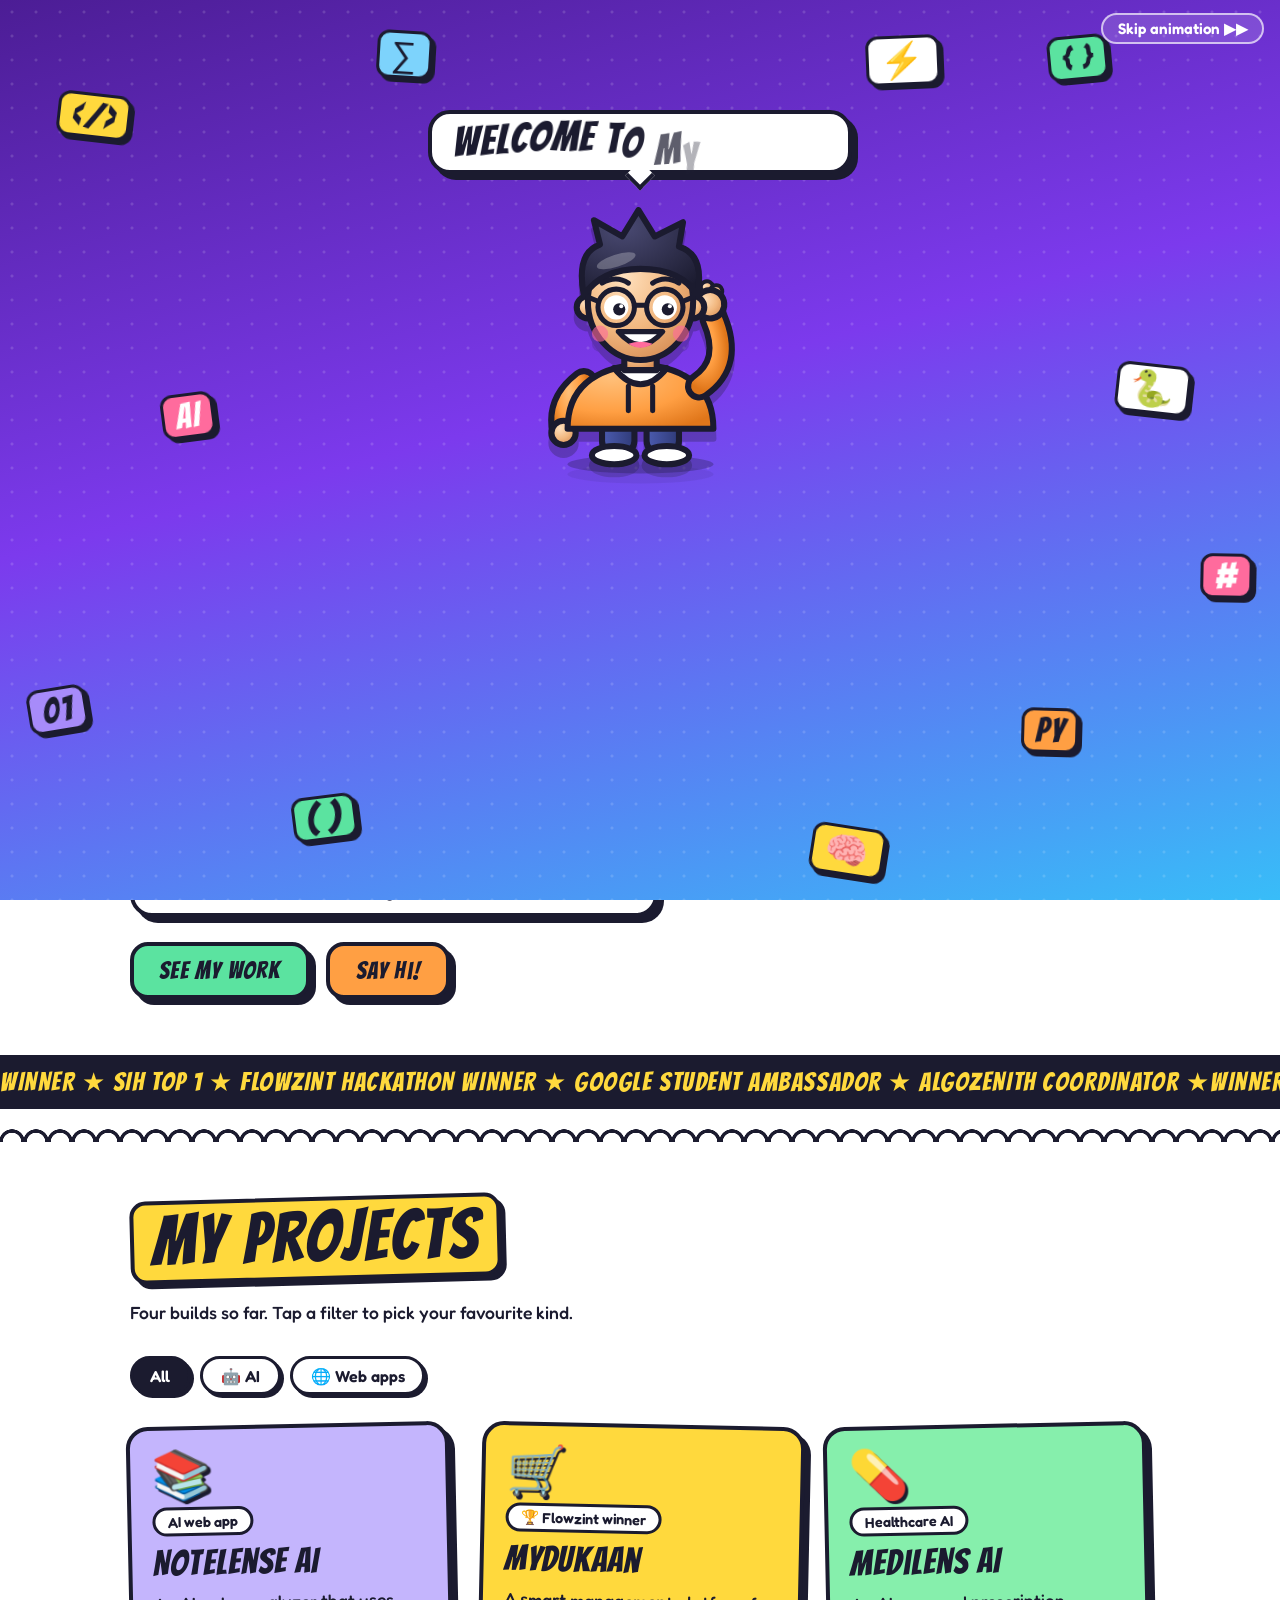
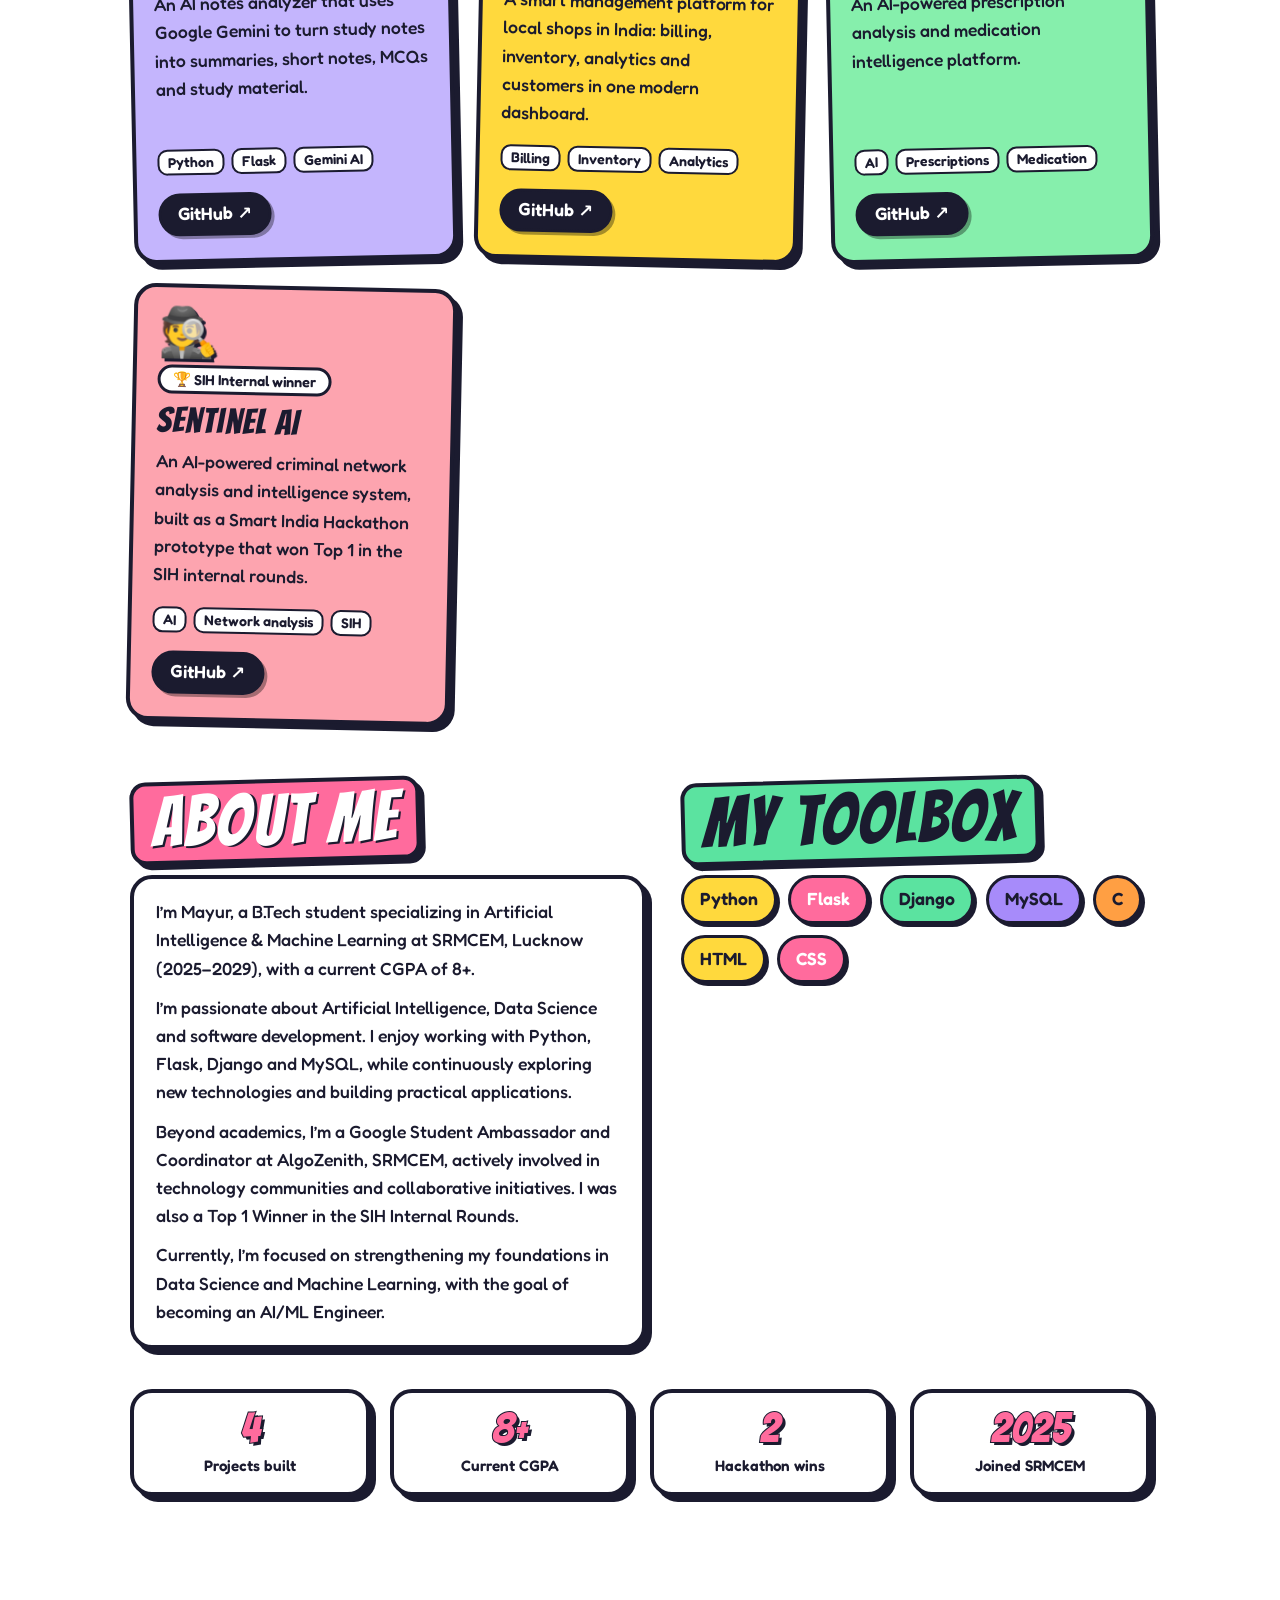
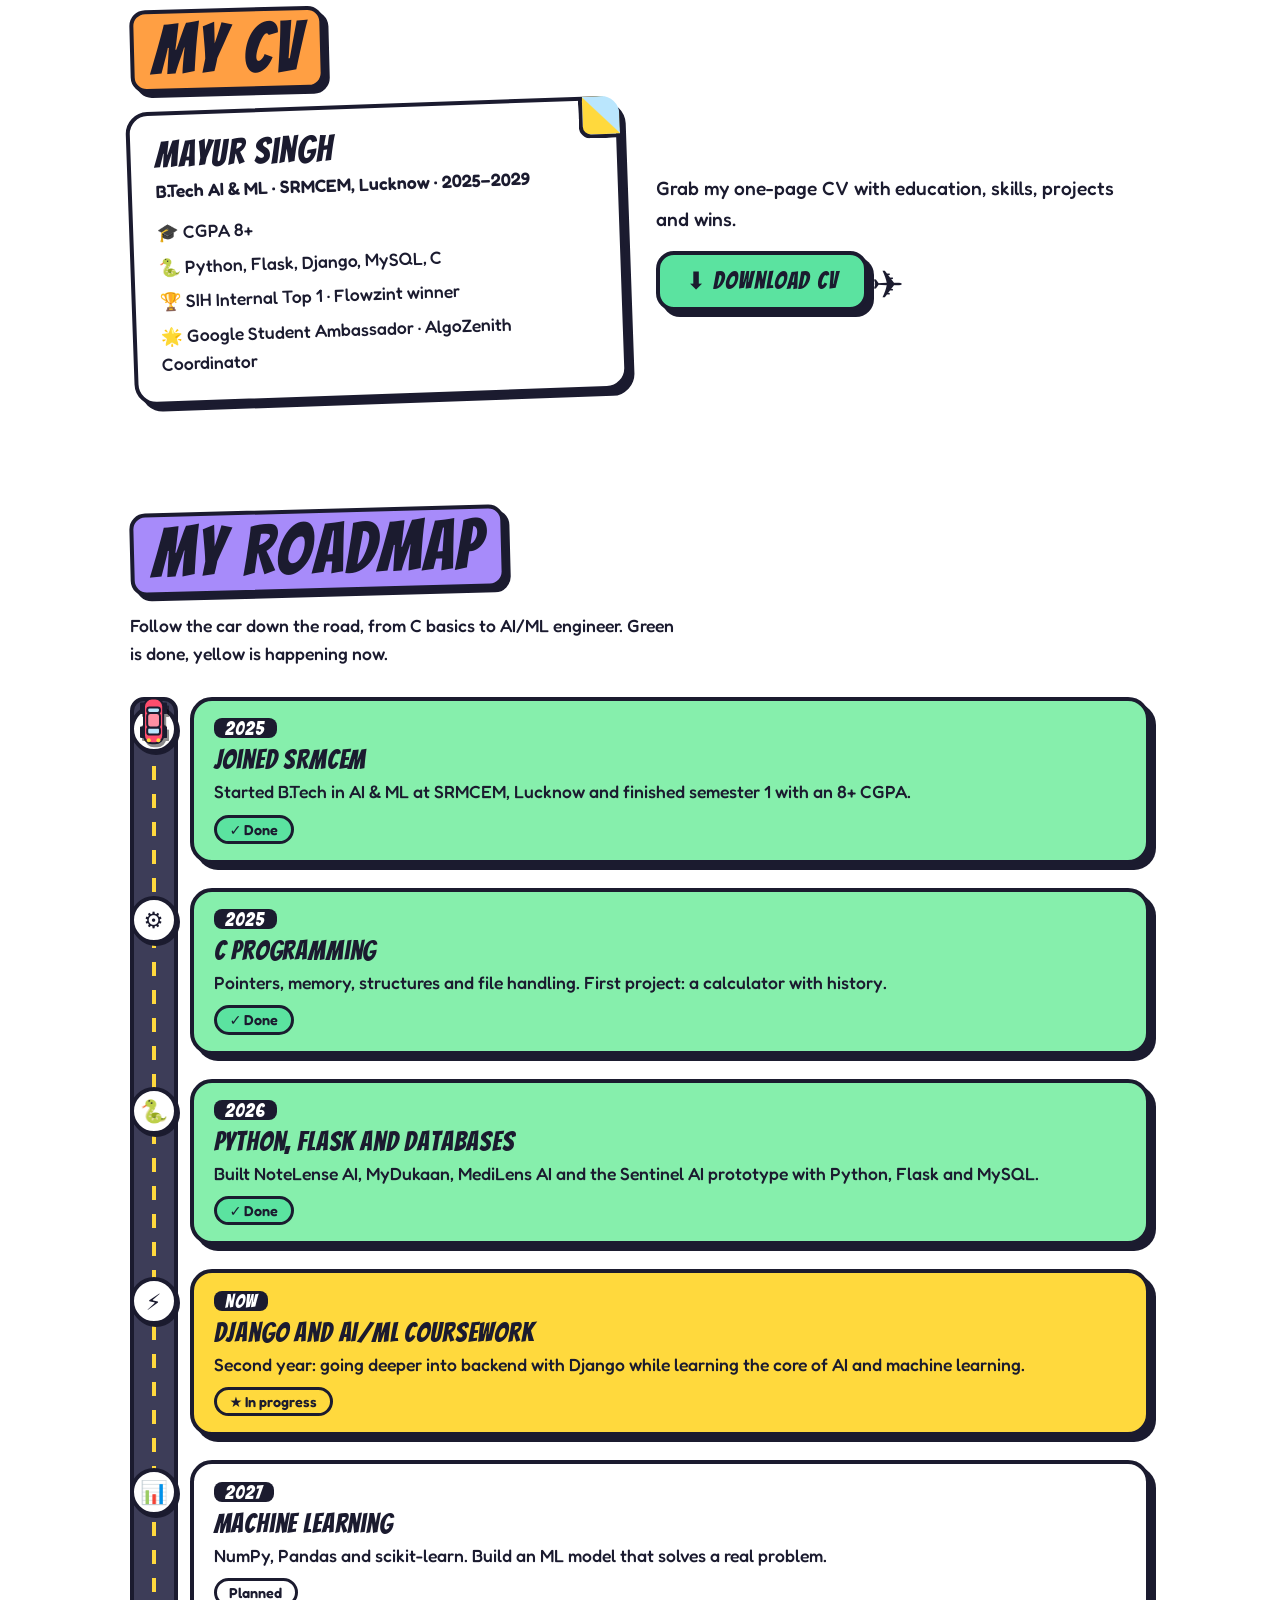
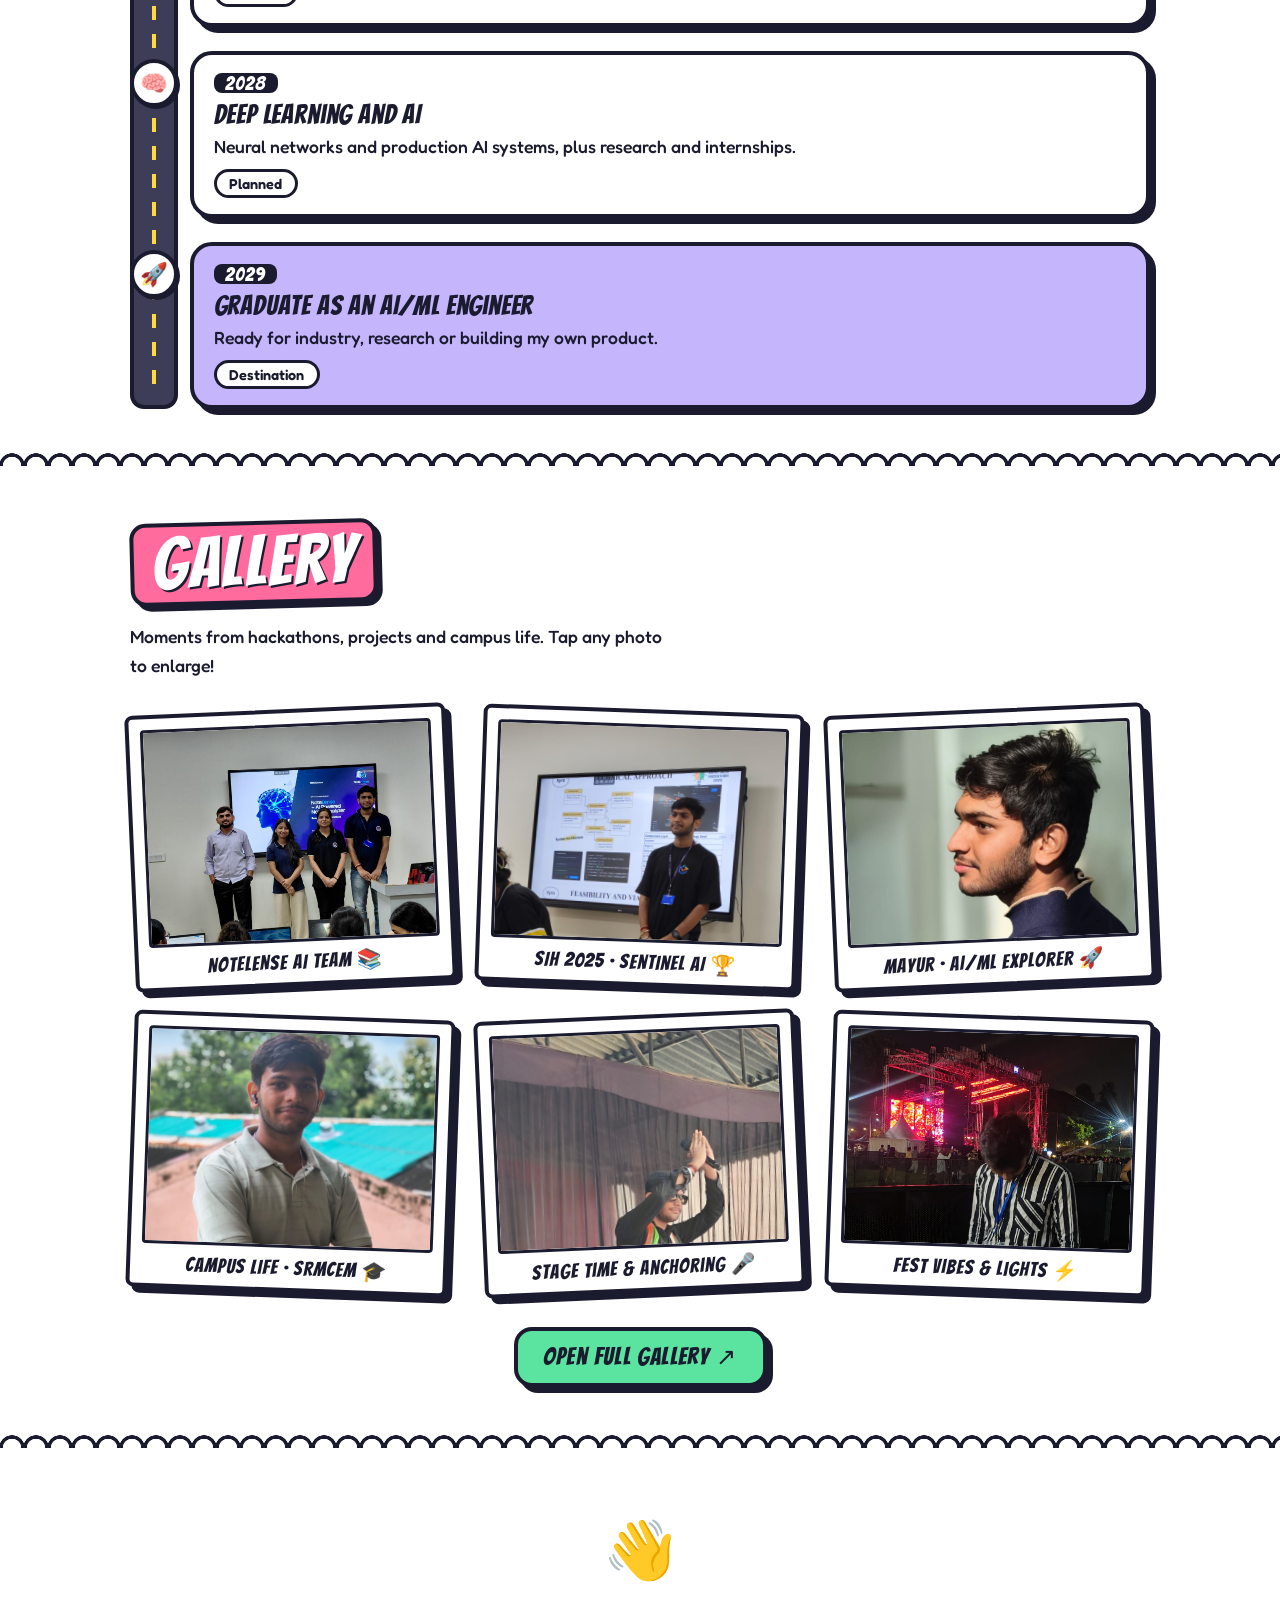
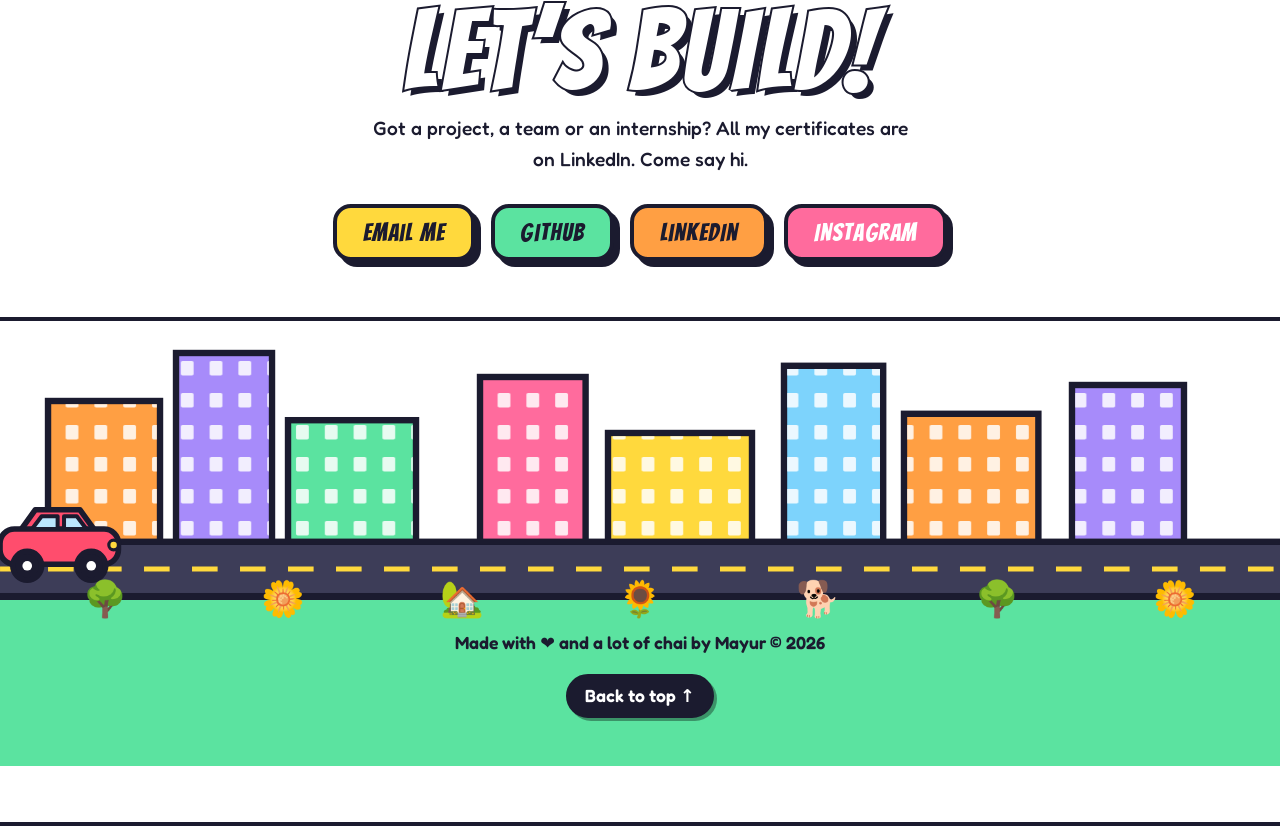
==== index.html @ 54827298 "feat: complete portfolio redesign with gallery, animations and sounds" ====
<!DOCTYPE html>
<html lang="en">
<head>
<meta charset="utf-8">
<meta name="viewport" content="width=device-width, initial-scale=1, viewport-fit=cover">
<meta name="description" content="Mayur, AI/ML B.Tech student at SRMCEM Lucknow. Projects, roadmap and gallery."><title>Mayur — Cartoon Portfolio</title>
<link rel="stylesheet" href="https://fonts.googleapis.com/css2?family=Bangers&family=Fredoka:wght@400;500;600&display=swap">
<link rel="stylesheet" href="css/style.css">
</head>
<body><div id="welcome" role="dialog" aria-modal="true" aria-label="Welcome to Mayur's world">
<div class="wl-float" aria-hidden="true"><span class="wl-fl wl-i" style="left:6%;top:12%;background:#ffd93d">&lt;/&gt;</span><span class="wl-fl wl-i" style="left:80%;top:9%;background:#5be3a0">{ }</span><span class="wl-fl wl-i" style="left:14%;top:44%;background:#ff6b9d;color:#fff">AI</span><span class="wl-fl wl-i" style="left:86%;top:40%;background:#fff">🐍</span><span class="wl-fl wl-i" style="left:4%;top:76%;background:#a78bfa">01</span><span class="wl-fl wl-i" style="left:78%;top:78%;background:#ff9f43">py</span><span class="wl-fl wl-i" style="left:30%;top:6%;background:#7dd3fc">∑</span><span class="wl-fl wl-i" style="left:62%;top:88%;background:#ffd93d">🧠</span><span class="wl-fl wl-i" style="left:24%;top:86%;background:#5be3a0">( )</span><span class="wl-fl wl-i" style="left:66%;top:5%;background:#fff">⚡</span><span class="wl-fl wl-i" style="left:92%;top:62%;background:#ff6b9d;color:#fff">#</span></div>
<button class="wl-skip" id="wlSkip" type="button">Skip animation ▶▶</button>
<div class="wl-in">
<p class="wl-bubble pop wl-i" id="wlSay">Welcome to my world!</p>
<div class="wl-char wl-i" id="wlChar"><div id="wlBob">
<svg viewBox="0 0 240 270" role="img" aria-label="Cartoon Mayur waving hello"><defs>
<radialGradient id="wlSkin" cx=".35" cy=".3" r=".8"><stop offset="0" stop-color="#ffe0bd"/><stop offset=".55" stop-color="#f2b880"/><stop offset="1" stop-color="#d48a52"/></radialGradient>
<radialGradient id="wlHood" cx=".3" cy=".2" r=".9"><stop offset="0" stop-color="#ffc07a"/><stop offset=".6" stop-color="#ff9f43"/><stop offset="1" stop-color="#e0761a"/></radialGradient>
<radialGradient id="wlHair" cx=".35" cy=".2" r=".9"><stop offset="0" stop-color="#4a4a73"/><stop offset="1" stop-color="#1b1b2f"/></radialGradient>
<linearGradient id="wlJeans" x1="0" x2="1" y1="0" y2="0"><stop offset="0" stop-color="#4c5cb0"/><stop offset="1" stop-color="#2f3a78"/></linearGradient></defs>
<ellipse cx="120" cy="261" rx="72" ry="9" fill="#1b1b2f" opacity=".28"/>
<g stroke="#1b1b2f" stroke-width="6" stroke-linejoin="round" stroke-linecap="round">
<rect x="82" y="206" width="32" height="44" rx="12" fill="url(#wlJeans)"/><rect x="126" y="206" width="32" height="44" rx="12" fill="url(#wlJeans)"/>
<ellipse cx="94" cy="252" rx="22" ry="9" fill="#fff"/><ellipse cx="146" cy="252" rx="22" ry="9" fill="#fff"/>
<path d="M64 180Q38 200 44 228" fill="none" stroke-width="28"/><path d="M64 180Q38 200 44 228" fill="none" stroke="url(#wlHood)" stroke-width="16"/><circle cx="44" cy="230" r="12" fill="url(#wlSkin)"/>
<path d="M48 226Q48 168 120 162Q192 168 192 226Z" fill="url(#wlHood)"/>
<path d="M94 166Q120 198 146 166Z" fill="#fff"/><path d="M108 184v24M132 184v24" fill="none" stroke-width="5"/>
<rect x="104" y="136" width="32" height="32" fill="url(#wlSkin)"/>
<g id="wlArm"><path d="M178 184Q216 170 208 122" fill="none" stroke-width="28"/><path d="M178 184Q216 170 208 122" fill="none" stroke="url(#wlHood)" stroke-width="16"/>
<circle cx="200" cy="94" r="6" fill="url(#wlSkin)" stroke-width="4"/><circle cx="209" cy="91" r="6" fill="url(#wlSkin)" stroke-width="4"/><circle cx="217" cy="97" r="6" fill="url(#wlSkin)" stroke-width="4"/>
<circle cx="208" cy="108" r="14" fill="url(#wlSkin)"/><circle cx="193" cy="106" r="6" fill="url(#wlSkin)" stroke-width="4"/></g>
<circle cx="68" cy="106" r="11" fill="url(#wlSkin)"/><circle cx="172" cy="106" r="11" fill="url(#wlSkin)"/>
<ellipse cx="120" cy="100" rx="52" ry="58" fill="url(#wlSkin)"/>
<path d="M64 94Q56 52 80 44L74 20L102 36L118 10L134 36L162 22L158 46Q184 54 176 94Q160 68 120 68Q82 68 64 94Z" fill="url(#wlHair)"/></g>
<ellipse cx="96" cy="60" rx="20" ry="6" fill="#fff" opacity=".25" transform="rotate(-18 96 60)"/>
<g class="eye l"><circle cx="96" cy="106" r="12" fill="#fff"/><circle cx="99" cy="108" r="6" fill="#1b1b2f"/><circle cx="101" cy="105" r="2" fill="#fff"/></g>
<g class="eye r"><circle cx="144" cy="106" r="12" fill="#fff"/><circle cx="147" cy="108" r="6" fill="#1b1b2f"/><circle cx="149" cy="105" r="2" fill="#fff"/></g>
<g fill="none" stroke="#1b1b2f" stroke-width="5" stroke-linecap="round"><circle cx="96" cy="106" r="18"/><circle cx="144" cy="106" r="18"/><path d="M114 104h12M78 100L68 96M162 100L172 96"/><path d="M82 82Q96 74 108 82M132 82Q144 74 158 82"/></g>
<circle cx="80" cy="132" r="8" fill="#ff6b9d" opacity=".6"/><circle cx="160" cy="132" r="8" fill="#ff6b9d" opacity=".6"/>
<path d="M98 130Q120 156 142 130Z" fill="#fff" stroke="#1b1b2f" stroke-width="5" stroke-linejoin="round"/><path d="M108 142Q120 150 132 142Q120 138 108 142Z" fill="#ff6b9d"/>
</svg></div></div>
<h2 class="wl-title"><span class="wl-tw wl-i">HEY,</span><span class="wl-tw wl-i">I’M</span><span class="wl-tw wl-i">MAYUR!</span></h2>
<p class="wl-sub wl-i">Welcome to my little world of code, creativity &amp; innovation.</p>
<div class="wl-btns"><button class="btn wl-i" id="wlEnter" type="button">🚀 ENTER MY WORLD</button><button class="btn wl-exit wl-i" id="wlExit" type="button">↗ EXIT HERE</button></div>
<p class="wl-tag wl-i">A little world where curiosity meets creativity.</p>
</div>
<div class="wl-confirm" id="wlConfirm" hidden><div class="pop wl-card" role="alertdialog" aria-labelledby="wlCt"><h3 id="wlCt">Leaving so soon? 🥺</h3><p>There are projects, wins and a roadmap waiting inside.</p><div class="wl-btns"><button class="btn" id="wlStay" type="button">Stay &amp; explore</button><button class="btn alt wl-exit" id="wlLeave" type="button">Yes, exit</button></div></div></div>
</div>
<header class="topbar"><div class="wrap top">
  <a class="logo pop" href="#top">MAYUR!</a>
  <nav class="menu" aria-label="Sections"><a class="hide" href="#work">Projects</a><a class="hide" href="#about">About</a><a class="hide" href="#roadmap">Roadmap</a><a class="hide" href="#cv">CV</a><a class="hide" href="#gallery">Gallery</a><a href="#contact">Say hi</a><button class="tg" id="sd" aria-pressed="false" aria-label="Turn cartoon sounds on" title="Cartoon sounds">🔇</button><button class="tg" id="tg" aria-label="Switch day or night theme">🌙</button></nav>
</div><div class="prog" id="pg"></div></header>
<div class="wrap">

<main id="top">
<section class="hero"><div class="doodles" aria-hidden="true"><span style="left:5%;animation-delay:-3s;animation-duration:15s">&lt;/&gt;</span><span style="left:16%;animation-delay:-1s;animation-duration:17s">{ }</span><span style="left:27%;animation-delay:-7s;animation-duration:13s">AI</span><span style="left:38%;animation-delay:-1s;animation-duration:12s">🐍</span><span style="left:49%;animation-delay:-0s;animation-duration:17s">∑</span><span style="left:60%;animation-delay:-8s;animation-duration:15s">01</span><span style="left:71%;animation-delay:-12s;animation-duration:11s">py</span><span style="left:82%;animation-delay:-3s;animation-duration:16s">🧠</span><span style="left:93%;animation-delay:-4s;animation-duration:13s">( )</span></div>
  <span class="cloud c1" aria-hidden="true"></span><span class="cloud c2" aria-hidden="true"></span>
  <div>
    <span class="bubble pop">Hey! I’m a second-year AI &amp; ML student 👋</span><br>
    <h1>MAYUR</h1><br>
    <span class="tag">I Turn Ideas Into Reality.</span>
    <p class="type"><span id="tl">Exploring</span> <em>→</em> <b id="tw">Artificial Intelligence</b><i class="caret" aria-hidden="true"></i></p>
    <p class="lede">B.Tech AI &amp; ML student at SRMCEM, Lucknow. I turn ideas into smart Python apps, and I have the trophies to prove it.</p>
    <ul class="wins" aria-label="Achievements">
      <li class="pop w1"><span>🏆</span><div><b>Top 1 in SIH Internal Rounds</b>Winner</div></li>
      <li class="pop w2"><span>🥉</span><div><b>Flowzint Hackathon Winner</b>Won with MyDukaan24</div></li>
      <li class="pop w3"><span>🎓</span><div><b>Google Student Ambassador</b>Also Coordinator at AlgoZenith, SRMCEM</div></li>
    </ul>
    <div class="btns"><a class="btn" href="#work">See my work</a><a class="btn alt" href="#contact">Say hi!</a></div>
  </div>
  <div class="avatar" aria-hidden="true">
    <div class="blob">
      <svg viewBox="0 0 240 240"><g stroke="#1b1b2f" stroke-width="6" stroke-linejoin="round" stroke-linecap="round">
<path d="M34 240Q34 170 120 164Q206 170 206 240Z" fill="#ff9f43"/>
<path d="M92 166Q120 196 148 166" fill="#fff"/><path d="M104 184v26M136 184v26" fill="none" stroke-width="5"/>
<rect x="104" y="136" width="32" height="34" fill="#e9a76b"/>
<circle cx="68" cy="106" r="11" fill="#f2b880"/><circle cx="172" cy="106" r="11" fill="#f2b880"/>
<ellipse cx="120" cy="100" rx="52" ry="58" fill="#f2b880"/>
<path d="M64 94Q56 52 80 44L74 20L102 36L118 10L134 36L162 22L158 46Q184 54 176 94Q160 68 120 68Q82 68 64 94Z" fill="#1b1b2f"/></g>
<g class="eye l"><circle cx="96" cy="106" r="12" fill="#fff"/><circle cx="99" cy="108" r="6" fill="#1b1b2f"/><circle cx="101" cy="105" r="2" fill="#fff"/></g>
<g class="eye r"><circle cx="144" cy="106" r="12" fill="#fff"/><circle cx="147" cy="108" r="6" fill="#1b1b2f"/><circle cx="149" cy="105" r="2" fill="#fff"/></g>
<g fill="none" stroke="#1b1b2f" stroke-width="5" stroke-linecap="round"><circle cx="96" cy="106" r="18"/><circle cx="144" cy="106" r="18"/><path d="M114 104h12M78 100L68 96M162 100L172 96"/><path d="M82 82Q96 74 108 82M132 82Q144 74 158 82"/></g>
<circle cx="80" cy="132" r="8" fill="#ff6b9d" opacity=".6"/><circle cx="160" cy="132" r="8" fill="#ff6b9d" opacity=".6"/>
<path d="M98 130Q120 156 142 130Z" fill="#fff" stroke="#1b1b2f" stroke-width="5" stroke-linejoin="round"/><path d="M108 142Q120 150 132 142Q120 138 108 142Z" fill="#ff6b9d"/>
<g stroke="#1b1b2f" stroke-width="6" stroke-linejoin="round"><rect x="58" y="186" width="124" height="52" rx="10" fill="#cbd5e1"/><circle cx="120" cy="212" r="12" fill="#ffd93d"/></g>
<circle cx="56" cy="204" r="12" fill="#f2b880" stroke="#1b1b2f" stroke-width="6"/><circle cx="184" cy="204" r="12" fill="#f2b880" stroke="#1b1b2f" stroke-width="6"/></svg>
    </div>
    <svg class="pow" viewBox="0 0 120 120"><polygon points="60.0,4.0 69.8,23.3 88.0,11.5 86.9,33.1 108.5,32.0 96.7,50.2 116.0,60.0 96.7,69.8 108.5,88.0 86.9,86.9 88.0,108.5 69.8,96.7 60.0,116.0 50.2,96.7 32.0,108.5 33.1,86.9 11.5,88.0 23.3,69.8 4.0,60.0 23.3,50.2 11.5,32.0 33.1,33.1 32.0,11.5 50.2,23.3" fill="#ff6b9d" stroke="#1b1b2f" stroke-width="5" stroke-linejoin="round"/><text x="60" y="72" text-anchor="middle" font-size="34" fill="#fff" stroke="#1b1b2f" stroke-width="3" paint-order="stroke" style="font-family:Bangers,Impact,sans-serif;letter-spacing:1px">POW!</text></svg><div class="orbit"><span style="--a:0deg"><b style="background:#ffd93d">Python</b></span><span style="--a:90deg"><b style="background:#5be3a0">Flask</b></span><span style="--a:180deg"><b style="background:#ff9f43">Django</b></span><span style="--a:270deg"><b style="background:#7dd3fc">MySQL</b></span></div><div class="avbub pop" id="avbub">Hi! 👋</div><span class="star s1">⭐</span><span class="star s2">✨</span><span class="star s3">💥</span>
  </div>
</section>
</main>
</div>

<div class="tick" aria-hidden="true"><div><span>WINNER ★ SIH TOP 1 ★ FLOWZINT HACKATHON WINNER ★ GOOGLE STUDENT AMBASSADOR ★ ALGOZENITH COORDINATOR ★ </span><span>WINNER ★ SIH TOP 1 ★ FLOWZINT HACKATHON WINNER ★ GOOGLE STUDENT AMBASSADOR ★ ALGOZENITH COORDINATOR ★ </span></div></div>
<div class="band" id="work"><div class="wrap">
  <h2 class="title">My Projects</h2>
  <p class="sub">Four builds so far. Tap a filter to pick your favourite kind.</p>
  <div class="chips" role="group" aria-label="Filter projects">
    <button class="chip" data-f="all" aria-pressed="true">All</button><button class="chip" data-f="ai" aria-pressed="false">🤖 AI</button><button class="chip" data-f="web" aria-pressed="false">🌐 Web apps</button>
  </div>
  <div class="grid">
    <article class="card pop k1" data-c="ai web"><span class="emoji">📚</span><span class="kind">AI web app</span><h3>NoteLense AI</h3><p>An AI notes analyzer that uses Google Gemini to turn study notes into summaries, short notes, MCQs and study material.</p><div class="tags"><span>Python</span><span>Flask</span><span>Gemini AI</span></div><a class="gh" href="https://github.com/mayursingh24/NOTELENSE-AI" target="_blank" rel="noopener">GitHub ↗</a></article>
    <article class="card pop k2" data-c="web"><span class="emoji">🛒</span><span class="kind">🏆 Flowzint winner</span><h3>MyDukaan</h3><p>A smart management platform for local shops in India: billing, inventory, analytics and customers in one modern dashboard.</p><div class="tags"><span>Billing</span><span>Inventory</span><span>Analytics</span></div><a class="gh" href="https://github.com/mayursingh24/MyDukaan" target="_blank" rel="noopener">GitHub ↗</a></article>
    <article class="card pop k3" data-c="ai"><span class="emoji">💊</span><span class="kind">Healthcare AI</span><h3>MediLens AI</h3><p>An AI-powered prescription analysis and medication intelligence platform.</p><div class="tags"><span>AI</span><span>Prescriptions</span><span>Medication</span></div><a class="gh" href="https://github.com/mayursingh24/MediLens-AI" target="_blank" rel="noopener">GitHub ↗</a></article>
    <article class="card pop k4" data-c="ai"><span class="emoji">🕵️</span><span class="kind">🏆 SIH Internal winner</span><h3>Sentinel AI</h3><p>An AI-powered criminal network analysis and intelligence system, built as a Smart India Hackathon prototype that won Top 1 in the SIH internal rounds.</p><div class="tags"><span>AI</span><span>Network analysis</span><span>SIH</span></div><a class="gh" href="https://github.com/Prashant07-jaiswal/SIH_Prototype_189" target="_blank" rel="noopener">GitHub ↗</a></article>
  </div></div>

<div class="sec" id="about"><div class="wrap two">
  <div>
    <h2 class="title" style="background:var(--pink);color:#fff;text-shadow:2px 2px 0 var(--ink)">About Me</h2>
    <div class="say pop"><p style="margin:0 0 .7rem">I’m Mayur, a B.Tech student specializing in Artificial Intelligence &amp; Machine Learning at SRMCEM, Lucknow (2025–2029), with a current CGPA of 8+.</p><p style="margin:0 0 .7rem">I’m passionate about Artificial Intelligence, Data Science and software development. I enjoy working with Python, Flask, Django and MySQL, while continuously exploring new technologies and building practical applications.</p><p style="margin:0 0 .7rem">Beyond academics, I’m a Google Student Ambassador and Coordinator at AlgoZenith, SRMCEM, actively involved in technology communities and collaborative initiatives. I was also a Top 1 Winner in the SIH Internal Rounds.</p><p style="margin:0">Currently, I’m focused on strengthening my foundations in Data Science and Machine Learning, with the goal of becoming an AI/ML Engineer.</p></div>
  </div>
  <div>
    <h2 class="title" style="background:var(--mint)">My Toolbox</h2>
    <div class="pills"><span class="pill p1">Python</span><span class="pill p2">Flask</span><span class="pill p3">Django</span><span class="pill p4">MySQL</span><span class="pill p5">C</span><span class="pill p1">HTML</span><span class="pill p2">CSS</span></div>
  </div>
</div>
<div class="wrap burst">
  <div class="pop"><b data-n="4">4</b><span>Projects built</span></div><div class="pop"><b data-n="8" data-suf="+">8+</b><span>Current CGPA</span></div><div class="pop"><b data-n="2">2</b><span>Hackathon wins</span></div><div class="pop"><b data-n="2025">2025</b><span>Joined SRMCEM</span></div>
</div></div>

<div class="sec" id="cv"><div class="wrap">
  <h2 class="title" style="background:var(--orange)">My CV</h2>
  <div class="cvbox">
    <div class="paper pop"><div class="fold"></div><h3>Mayur Singh</h3><p style="margin:.2rem 0 0;font-weight:600">B.Tech AI &amp; ML · SRMCEM, Lucknow · 2025–2029</p>
      <ul><li>🎓 CGPA 8+</li><li>🐍 Python, Flask, Django, MySQL, C</li><li>🏆 SIH Internal Top 1 · Flowzint winner</li><li>🌟 Google Student Ambassador · AlgoZenith Coordinator</li></ul></div>
    <div class="cvact"><p style="margin:0 0 1rem;font-size:1.2rem">Grab my one-page CV with education, skills, projects and wins.</p>
      <button class="btn" id="cvbtn">⬇ Download CV</button> <span class="plane" aria-hidden="true">✈️</span><p id="cvnote" role="status" style="margin:.8rem 0 0;font-weight:600"></p></div>
  </div>
</div></div>
<div class="sec" id="roadmap"><div class="wrap">
  <h2 class="title" style="background:var(--grape)">My Roadmap</h2>
  <p class="sub">Follow the car down the road, from C basics to AI/ML engineer. Green is done, yellow is happening now.</p>
  <ol class="road"><li class="car" id="car" aria-hidden="true"><svg viewBox="0 0 34 60" style="display:block;width:100%"><g stroke="#1b1b2f" stroke-width="2.5"><rect x="0" y="8" width="6" height="12" rx="2" fill="#1b1b2f"/><rect x="28" y="8" width="6" height="12" rx="2" fill="#1b1b2f"/><rect x="0" y="38" width="6" height="12" rx="2" fill="#1b1b2f"/><rect x="28" y="38" width="6" height="12" rx="2" fill="#1b1b2f"/><rect x="5" y="2" width="24" height="56" rx="10" fill="#ff4d6d"/><rect x="9" y="38" width="16" height="9" rx="3" fill="#bae6fd"/><rect x="9" y="20" width="16" height="18" rx="4" fill="#ff8fa3"/><rect x="9" y="13" width="16" height="7" rx="3" fill="#bae6fd"/></g><circle cx="11" cy="54" r="2.5" fill="#ffd93d"/><circle cx="23" cy="54" r="2.5" fill="#ffd93d"/></svg></li><li class="step"><span class="mark">🎓</span><div class="pop k3"><span class="yr">2025</span><h3>Joined SRMCEM</h3><p>Started B.Tech in AI &amp; ML at SRMCEM, Lucknow and finished semester 1 with an 8+ CGPA.</p><span class="st done">✓ Done</span></div></li><li class="step"><span class="mark">⚙️</span><div class="pop k3"><span class="yr">2025</span><h3>C programming</h3><p>Pointers, memory, structures and file handling. First project: a calculator with history.</p><span class="st done">✓ Done</span></div></li><li class="step"><span class="mark">🐍</span><div class="pop k3"><span class="yr">2026</span><h3>Python, Flask and databases</h3><p>Built NoteLense AI, MyDukaan, MediLens AI and the Sentinel AI prototype with Python, Flask and MySQL.</p><span class="st done">✓ Done</span></div></li><li class="step"><span class="mark">⚡</span><div class="pop k2"><span class="yr">Now</span><h3>Django and AI/ML coursework</h3><p>Second year: going deeper into backend with Django while learning the core of AI and machine learning.</p><span class="st now">★ In progress</span></div></li><li class="step"><span class="mark">📊</span><div class="pop "><span class="yr">2027</span><h3>Machine learning</h3><p>NumPy, Pandas and scikit-learn. Build an ML model that solves a real problem.</p><span class="st plan">Planned</span></div></li><li class="step"><span class="mark">🧠</span><div class="pop "><span class="yr">2028</span><h3>Deep learning and AI</h3><p>Neural networks and production AI systems, plus research and internships.</p><span class="st plan">Planned</span></div></li><li class="step"><span class="mark">🚀</span><div class="pop k1"><span class="yr">2029</span><h3>Graduate as an AI/ML engineer</h3><p>Ready for industry, research or building my own product.</p><span class="st plan">Destination</span></div></li></ol>
</div></div>
<div class="band" id="gallery"><div class="wrap">
  <h2 class="title" style="background:var(--pink);color:#fff;text-shadow:2px 2px 0 var(--ink)">Gallery</h2>
  <p class="sub">Moments from hackathons, projects and campus life. Tap any photo to enlarge!</p>
  <div class="gal">
    <figure class="polaroid" data-full="gallery/images/photo1-notelense.jpg">
      <img src="gallery/images/photo1-notelense.jpg" alt="NoteLense AI project presentation team" loading="lazy" style="object-position:center 25%">
      <figcaption>NoteLense AI Team 📚</figcaption>
    </figure>
    <figure class="polaroid" data-full="gallery/images/photo2-sih.jpg">
      <img src="gallery/images/photo2-sih.jpg" alt="Smart India Hackathon Sentinel AI presentation" loading="lazy" style="object-position:center 15%">
      <figcaption>SIH 2025 · Sentinel AI 🏆</figcaption>
    </figure>
    <figure class="polaroid" data-full="gallery/images/photo3-profile.jpg">
      <img src="gallery/images/photo3-profile.jpg" alt="Mayur profile photo" loading="lazy" style="object-position:center 25%">
      <figcaption>Mayur · AI/ML Explorer 🚀</figcaption>
    </figure>
    <figure class="polaroid" data-full="gallery/images/photo4-campus.jpg">
      <img src="gallery/images/photo4-campus.jpg" alt="Mayur on college campus" loading="lazy" style="object-position:center 20%">
      <figcaption>Campus Life · SRMCEM 🎓</figcaption>
    </figure>
    <figure class="polaroid" data-full="gallery/images/photo5-stage.jpg">
      <img src="gallery/images/photo5-stage.jpg" alt="Mayur on stage anchoring and performing" loading="lazy" style="object-position:center 15%">
      <figcaption>Stage Time &amp; Anchoring 🎤</figcaption>
    </figure>
    <figure class="polaroid" data-full="gallery/images/photo6-fest.jpg">
      <img src="gallery/images/photo6-fest.jpg" alt="Mayur at college fest concert night" loading="lazy" style="object-position:center 20%">
      <figcaption>Fest Vibes &amp; Lights ⚡</figcaption>
    </figure>
  </div>
  <div class="btns" style="justify-content:center;margin-top:2.2rem"><a class="btn" href="gallery/gallery.html">Open full gallery ↗</a></div>
</div></div>
<div class="band contact" id="contact"><div class="wrap">
  <div class="wave" aria-hidden="true">👋</div><h2>LET’S BUILD!</h2>
  <p class="sub" style="margin-inline:auto;font-size:1.2rem">Got a project, a team or an internship? All my certificates are on LinkedIn. Come say hi.</p>
  <div class="links"><a class="btn" style="background:var(--sun)" href="mailto:Mayur4singhhh@gmail.com">Email me</a><a class="btn" href="https://github.com/mayursingh24">GitHub</a><a class="btn alt" href="https://www.linkedin.com/in/mayursingh24">LinkedIn</a><a class="btn" style="background:var(--pink);color:#fff" href="https://www.instagram.com/_mayur.x24">Instagram</a></div>
</div></div>
<div class="scene" aria-hidden="true"><svg viewBox="0 0 800 172"><defs><pattern id="win" width="18" height="20" patternUnits="userSpaceOnUse"><rect x="5" y="5" width="8" height="9" rx="1" fill="#fff" opacity=".85"/></pattern></defs><rect x="30" y="50" width="70" height="90" fill="#ff9f43" stroke="#1b1b2f" stroke-width="4"/><rect x="32" y="52" width="66" height="86" fill="url(#win)"/><rect x="110" y="20" width="60" height="120" fill="#a78bfa" stroke="#1b1b2f" stroke-width="4"/><rect x="112" y="22" width="56" height="116" fill="url(#win)"/><rect x="180" y="62" width="80" height="78" fill="#5be3a0" stroke="#1b1b2f" stroke-width="4"/><rect x="182" y="64" width="76" height="74" fill="url(#win)"/><rect x="300" y="35" width="66" height="105" fill="#ff6b9d" stroke="#1b1b2f" stroke-width="4"/><rect x="302" y="37" width="62" height="101" fill="url(#win)"/><rect x="380" y="70" width="90" height="70" fill="#ffd93d" stroke="#1b1b2f" stroke-width="4"/><rect x="382" y="72" width="86" height="66" fill="url(#win)"/><rect x="490" y="28" width="62" height="112" fill="#7dd3fc" stroke="#1b1b2f" stroke-width="4"/><rect x="492" y="30" width="58" height="108" fill="url(#win)"/><rect x="565" y="58" width="84" height="82" fill="#ff9f43" stroke="#1b1b2f" stroke-width="4"/><rect x="567" y="60" width="80" height="78" fill="url(#win)"/><rect x="670" y="40" width="70" height="100" fill="#a78bfa" stroke="#1b1b2f" stroke-width="4"/><rect x="672" y="42" width="66" height="96" fill="url(#win)"/>
<rect x="-4" y="138" width="808" height="34" fill="#3d3d58" stroke="#1b1b2f" stroke-width="4"/><line x1="0" y1="155" x2="800" y2="155" stroke="#ffd93d" stroke-width="3" stroke-dasharray="16 14"/>
<g class="drive"><g transform="translate(0,118)" stroke="#1b1b2f" stroke-width="3.5" stroke-linejoin="round"><path d="M12 14L22 0H50L60 14Z" fill="#ff4d6d"/><rect x="0" y="12" width="74" height="22" rx="9" fill="#ff4d6d"/><path d="M20 12L26 4H36V12ZM40 12V4H48L54 12Z" fill="#bae6fd" stroke-width="2.5"/><circle cx="71" cy="22" r="3" fill="#ffd93d" stroke-width="2"/><g class="spin"><circle cx="17" cy="35" r="9" fill="#1b1b2f"/><circle cx="17" cy="35" r="3" fill="#fff" stroke="none"/></g><g class="spin"><circle cx="57" cy="35" r="9" fill="#1b1b2f"/><circle cx="57" cy="35" r="3" fill="#fff" stroke="none"/></g></g></g></svg></div>

<!-- Lightbox Modal for Gallery -->
<div class="lightbox" id="lightbox" role="dialog" aria-modal="true" aria-label="Photo preview">
  <div class="lightbox-card">
    <button class="lightbox-close" id="lightboxClose" type="button" aria-label="Close photo">✕</button>
    <img class="lightbox-img" id="lightboxImg" src="" alt="Enlarged photo">
    <p class="lightbox-caption" id="lightboxCaption"></p>
  </div>
</div>

<footer><div class="grass" aria-hidden="true"><span>🌳</span><span>🌼</span><span>🏡</span><span>🌻</span><span>🐕</span><span>🌳</span><span>🌼</span></div><p style="margin:0 0 .6rem">Made with ❤️ and a lot of chai by Mayur © 2026</p><a class="gh" href="#top" style="display:inline-block">Back to top ↑</a></footer><button class="up" id="up" aria-label="Back to top" hidden>⬆</button>

<nav class="dock pop" aria-label="Quick links"><a href="#top">🏠<span>Home</span></a><a href="#work">🧩<span>Work</span></a><a href="#roadmap">🛣️<span>Road</span></a><a href="#cv">📄<span>CV</span></a><a href="#contact">💌<span>Say hi</span></a></nav>
<script src="js/main.js"></script>
<script src="js/animations.js"></script>
<script src="https://cdnjs.cloudflare.com/ajax/libs/jspdf/2.5.1/jspdf.umd.min.js"></script>
<script src="js/cv.js"></script>
<script src="https://cdnjs.cloudflare.com/ajax/libs/gsap/3.12.5/gsap.min.js"></script>
<script src="js/welcome.js"></script>
</body>
</html>
---- css/style.css ----
:root{--sky:#7dd3fc;--sky2:#bae6fd;--sun:#ffd93d;--pink:#ff6b9d;--mint:#5be3a0;--grape:#a78bfa;--orange:#ff9f43;--ink:#1b1b2f;--paper:#fff;--cloud:#fff;
color-scheme:light;box-sizing:border-box;padding-top:env(safe-area-inset-top,0px);padding-bottom:env(safe-area-inset-bottom,0px)}
@media(prefers-color-scheme:dark){:root:not([data-theme="light"]){--sky:#3b2f7a;--sky2:#241a56;--paper:#fff;--cloud:#52428f;color-scheme:dark}}
:root[data-theme="dark"]{--sky:#3b2f7a;--sky2:#241a56;--cloud:#52428f;color-scheme:dark}
*,*::before,*::after{box-sizing:inherit}
html{scroll-behavior:smooth}
body{margin:0;color:var(--ink);font:500 1.1rem/1.6 Fredoka,"Comic Sans MS","Trebuchet MS",system-ui,sans-serif;overflow-x:hidden;
background:radial-gradient(var(--ink) 1.2px,transparent 1.4px) 0 0/22px 22px,linear-gradient(var(--sky2),var(--sky));background-blend-mode:soft-light,normal;background-attachment:fixed}
:focus-visible{outline:4px dashed var(--ink);outline-offset:4px;border-radius:12px}
a{color:inherit}
h1,h2,h3{font-family:Bangers,Impact,"Arial Black",sans-serif;font-weight:400;letter-spacing:.03em;margin:0;line-height:1}
.wrap{max-width:66rem;margin:0 auto;padding:0 1.1rem}
/* sticker look: thick outline + hard shadow */
.pop{border:4px solid var(--ink);border-radius:22px;box-shadow:6px 6px 0 var(--ink);background:var(--paper)}

.top{display:flex;justify-content:space-between;align-items:center;padding:1rem 0;gap:.6rem;flex-wrap:wrap}
.logo{font:400 2rem Bangers,sans-serif;background:var(--sun);padding:.1rem 1rem;transform:rotate(-3deg);text-decoration:none;color:var(--ink)}
.menu{display:flex;gap:.5rem;align-items:center}
.menu a,.tg{background:var(--paper);color:var(--ink);padding:.35rem 1rem;text-decoration:none;font-weight:600;border:3px solid var(--ink);border-radius:999px;box-shadow:3px 3px 0 var(--ink);font-size:1rem;cursor:pointer;font-family:inherit;transition:transform .15s,box-shadow .15s}
.menu a:hover,.tg:hover{transform:translate(2px,2px);box-shadow:1px 1px 0 var(--ink)}
@media(max-width:36rem){.menu .hide{display:none}}

/* hero */
.hero{display:grid;gap:2rem;align-items:center;padding:1.5rem 0 3.5rem;position:relative}
@media(min-width:52rem){.hero{grid-template-columns:1.25fr 1fr}}
.bubble{display:inline-block;position:relative;padding:.6rem 1.2rem;font-weight:600;transform:rotate(-2deg);margin-bottom:1.3rem}
.bubble::after{content:"";position:absolute;left:2rem;bottom:-1.05rem;width:1.4rem;height:1.4rem;background:var(--paper);border-right:4px solid var(--ink);border-bottom:4px solid var(--ink);transform:rotate(45deg) skew(10deg,10deg)}
h1{font-size:clamp(4.6rem,20vw,10rem);color:var(--sun);-webkit-text-stroke:4px var(--ink);paint-order:stroke fill;text-shadow:6px 6px 0 var(--ink);transform:rotate(-2deg);display:inline-block;animation:boing 1s cubic-bezier(.3,1.6,.5,1) both}
@keyframes boing{from{transform:translateY(-120%) rotate(-12deg) scale(.6);opacity:0}to{transform:rotate(-2deg)}}
.tag{font:400 clamp(1.5rem,4.5vw,2.3rem) Bangers,sans-serif;letter-spacing:.04em;margin:1.2rem 0 .4rem;background:var(--pink);color:#fff;-webkit-text-stroke:0;display:inline-block;padding:.2rem 1rem;border:4px solid var(--ink);border-radius:14px;box-shadow:5px 5px 0 var(--ink);transform:rotate(1.5deg);text-shadow:2px 2px 0 var(--ink)}
.lede{max-width:32rem;margin:.9rem 0 0;font-size:1.2rem;background:var(--paper);padding:.7rem 1rem;border:3px solid var(--ink);border-radius:16px}
.btns{display:flex;flex-wrap:wrap;gap:1rem;margin-top:1.6rem}
.btn{display:inline-block;padding:.75rem 1.6rem;font:400 1.5rem Bangers,sans-serif;letter-spacing:.05em;text-decoration:none;border:4px solid var(--ink);border-radius:18px;box-shadow:6px 6px 0 var(--ink);background:var(--mint);color:var(--ink);transition:transform .12s,box-shadow .12s}
.btn.alt{background:var(--orange)}
.btn:hover{transform:translate(3px,3px) rotate(-1deg);box-shadow:3px 3px 0 var(--ink)}
.btn:active{transform:translate(6px,6px);box-shadow:0 0 0 var(--ink)}

/* avatar */
.avatar{justify-self:center;position:relative;width:min(80vw,22rem)}
.avatar .blob{background:var(--grape);border-radius:58% 42% 55% 45%/48% 55% 45% 52%;border:4px solid var(--ink);box-shadow:8px 8px 0 var(--ink);aspect-ratio:1;display:grid;place-items:center;animation:bob 4s ease-in-out infinite}
@keyframes bob{50%{transform:translateY(-12px) rotate(2deg)}}
.avatar .blob svg{width:94%;height:auto}.avatar .pow{width:4.8rem;height:auto}
.eye{transform-origin:center;animation:blink 4.5s infinite}
.eye.r{transform-box:fill-box}.eye.l{transform-box:fill-box}
@keyframes blink{0%,94%,100%{transform:scaleY(1)}97%{transform:scaleY(.1)}}
.star{position:absolute;font-size:2.4rem;filter:drop-shadow(3px 3px 0 var(--ink));animation:twinkle 3s ease-in-out infinite}
.s1{top:-1rem;right:.5rem}.s2{bottom:2rem;left:-1.2rem;animation-delay:1s}.s3{top:35%;right:-1.4rem;animation-delay:2s}
@keyframes twinkle{50%{transform:scale(1.3) rotate(20deg)}}
.cloud{position:absolute;background:var(--cloud);border:4px solid var(--ink);border-radius:999px;height:2.6rem;width:7rem;z-index:-1;animation:drift 18s linear infinite alternate}
.c1{top:1rem;left:-2rem}.c2{top:60%;right:-3rem;width:9rem;animation-duration:24s}
@keyframes drift{to{transform:translateX(3rem)}}

/* sections */
.band{background:var(--paper);border-block:4px solid var(--ink);padding:3.5rem 0}
.sec{padding:3.5rem 0}
.title{font-size:clamp(2.6rem,9vw,4.4rem);display:inline-block;background:var(--sun);padding:.15rem 1.1rem;border:4px solid var(--ink);border-radius:16px;box-shadow:5px 5px 0 var(--ink);transform:rotate(-1.5deg);margin-bottom:.8rem}
.sub{margin:.4rem 0 1.8rem;max-width:34rem}
.chips{display:flex;flex-wrap:wrap;gap:.6rem;margin-bottom:1.8rem}
.chip{font:600 1rem Fredoka,sans-serif;padding:.4rem 1.1rem;border:3px solid var(--ink);border-radius:999px;background:var(--paper);color:var(--ink);cursor:pointer;box-shadow:3px 3px 0 var(--ink)}
.chip[aria-pressed="true"]{background:var(--ink);color:#fff}
.grid{display:grid;gap:1.6rem;grid-template-columns:repeat(auto-fill,minmax(min(100%,18.5rem),1fr))}
.card{padding:1.2rem 1.3rem 1.4rem;display:flex;flex-direction:column;gap:.6rem;transition:transform .2s cubic-bezier(.3,1.8,.5,1)}
.card:nth-child(odd){transform:rotate(-1.2deg)}.card:nth-child(even){transform:rotate(1.2deg)}
.card:hover{transform:rotate(0) scale(1.04) translateY(-6px)}
.card[hidden]{display:none}
.k1{background:#c4b5fd}.k2{background:#ffd93d}.k3{background:#86efac}.k4{background:#fda4af}.k5{background:#fdba74}
.emoji{font-size:3rem;line-height:1;filter:drop-shadow(3px 3px 0 var(--ink))}
.card h3{font-size:2.2rem}
.card p{margin:0}
.kind{align-self:flex-start;font-size:.9rem;font-weight:600;background:var(--paper);border:3px solid var(--ink);border-radius:999px;padding:0 .8rem}
.tags{display:flex;flex-wrap:wrap;gap:.4rem;margin-top:auto;padding-top:.5rem}
.tags span{font-size:.88rem;font-weight:600;background:var(--paper);border:2.5px solid var(--ink);border-radius:10px;padding:0 .55rem}

.two{display:grid;gap:2.2rem}
@media(min-width:50rem){.two{grid-template-columns:1.1fr 1fr}}
.say{padding:1.2rem 1.4rem}
.pills{display:flex;flex-wrap:wrap;gap:.7rem}
.pill{padding:.45rem 1rem;font-weight:600;border:3px solid var(--ink);border-radius:999px;box-shadow:3px 3px 0 var(--ink);transition:transform .2s cubic-bezier(.3,1.8,.5,1)}
.pill:hover{transform:rotate(-4deg) scale(1.1)}
.p1{background:var(--sun)}.p2{background:var(--pink);color:#fff}.p3{background:var(--mint)}.p4{background:var(--grape)}.p5{background:var(--orange)}
.burst{display:grid;grid-template-columns:repeat(auto-fit,minmax(8.5rem,1fr));gap:1.2rem;margin-top:2.5rem}
.burst div{text-align:center;padding:.8rem .5rem}
.burst b{display:block;font:400 2.6rem Bangers,sans-serif;color:var(--pink);-webkit-text-stroke:2px var(--ink);paint-order:stroke fill;text-shadow:3px 3px 0 var(--ink)}
.burst span{font-weight:600;font-size:.95rem}

.contact{text-align:center}
.contact h2{font-size:clamp(3rem,12vw,7rem);color:#fff;-webkit-text-stroke:4px var(--ink);paint-order:stroke fill;text-shadow:6px 6px 0 var(--ink)}
.links{display:flex;flex-wrap:wrap;gap:1rem;justify-content:center;margin-top:1.5rem}
footer{text-align:center;padding:1rem 0 3rem;font-weight:600}
.gh{align-self:flex-start;margin-top:.5rem;font-weight:600;text-decoration:none;background:var(--ink);color:#fff;padding:.3rem 1rem;border-radius:999px;border:3px solid var(--ink);box-shadow:3px 3px 0 rgba(0,0,0,.35);transition:transform .15s}
.gh:hover{transform:translate(2px,2px) rotate(-2deg)}
.road{list-style:none;margin:0;padding:0 0 0 2.6rem;position:relative;display:grid;gap:1.5rem}
.road::before{content:"";position:absolute;left:1.05rem;top:.5rem;bottom:.5rem;border-left:5px dashed var(--ink)}
.step{position:relative}
.mark{position:absolute;left:-2.6rem;top:.7rem;width:2.4rem;height:2.4rem;display:grid;place-items:center;font-size:1.2rem;background:var(--paper);border:4px solid var(--ink);border-radius:50%;box-shadow:2px 2px 0 var(--ink)}
.step .pop{padding:.9rem 1.2rem 1rem;background:var(--paper)}
.step .pop.k1{background:#c4b5fd}.step .pop.k2{background:#ffd93d}.step .pop.k3{background:#86efac}
.step h3{font-size:1.7rem;margin:.2rem 0 .3rem}.step p{margin:0 0 .5rem}
.yr{font:400 1.2rem Bangers,sans-serif;letter-spacing:.06em;background:var(--ink);color:#fff;padding:0 .7rem;border-radius:8px}
.st{display:inline-block;font-weight:600;font-size:.9rem;padding:0 .8rem;border:3px solid var(--ink);border-radius:999px;background:var(--paper)}
.st.done{background:var(--mint)}.st.now{background:var(--sun);animation:wob 1.6s ease-in-out infinite}
@keyframes wob{50%{transform:rotate(-3deg) scale(1.06)}}
.gal{display:grid;gap:1.8rem;grid-template-columns:repeat(auto-fill,minmax(min(100%,15rem),1fr))}
.polaroid{margin:0;background:#fff;border:4px solid var(--ink);border-radius:8px;box-shadow:6px 6px 0 var(--ink);padding:.7rem .7rem .5rem;cursor:pointer;transition:transform .25s cubic-bezier(.3,1.8,.5,1)}
.polaroid:nth-child(odd){transform:rotate(-2.5deg)}.polaroid:nth-child(even){transform:rotate(2deg)}
.polaroid:hover{transform:rotate(0) scale(1.05)}
.polaroid img,.ph{display:block;width:100%;aspect-ratio:4/3;object-fit:cover;object-position:center 20%;border:3px solid var(--ink);border-radius:4px}
.ph{display:grid;place-items:center;font-size:3.4rem}
.ph span{filter:drop-shadow(3px 3px 0 var(--ink))}
.polaroid figcaption{font:400 1.25rem Bangers,sans-serif;letter-spacing:.05em;text-align:center;padding-top:.5rem;color:var(--ink)}

/* Lightbox modal for gallery polaroids */
.lightbox{position:fixed;inset:0;background:rgba(27,27,47,.85);backdrop-filter:blur(4px);z-index:90;display:grid;place-items:center;padding:1.5rem;opacity:0;pointer-events:none;transition:opacity .25s ease}
.lightbox.open{opacity:1;pointer-events:auto}
.lightbox-card{background:var(--paper);border:4px solid var(--ink);border-radius:22px;box-shadow:8px 8px 0 var(--ink);padding:1rem;max-width:min(90vw,38rem);max-height:90vh;display:flex;flex-direction:column;align-items:center;position:relative;animation:popIn .3s cubic-bezier(.3,1.6,.5,1)}
@keyframes popIn{from{transform:scale(.7);opacity:0}to{transform:scale(1);opacity:1}}
.lightbox-img{max-width:100%;max-height:68vh;object-fit:contain;border:3px solid var(--ink);border-radius:12px;background:#000}
.lightbox-caption{font:400 1.4rem Bangers,sans-serif;letter-spacing:.04em;margin:.8rem 0 0;color:var(--ink);text-align:center}
.lightbox-close{position:absolute;top:-.9rem;right:-.9rem;width:2.5rem;height:2.5rem;background:var(--pink);color:#fff;border:3px solid var(--ink);border-radius:50%;font:400 1.4rem Bangers,sans-serif;box-shadow:3px 3px 0 var(--ink);cursor:pointer;display:grid;place-items:center;line-height:1;transition:transform .15s}
.lightbox-close:hover{transform:scale(1.15) rotate(90deg)}
.topbar{position:sticky;top:env(safe-area-inset-top,0px);z-index:50;background:var(--sky2);border-bottom:4px solid var(--ink)}
.topbar .top{padding:.55rem 1.1rem}
.prog{position:absolute;left:0;right:0;bottom:-4px;height:6px;background:var(--pink);transform-origin:0 50%;transform:scaleX(0);border-bottom:2px solid var(--ink)}
.type{font:400 clamp(1.5rem,5vw,2.2rem) Bangers,sans-serif;letter-spacing:.04em;margin:1rem 0 0;color:#fff;-webkit-text-stroke:2px var(--ink);paint-order:stroke fill;text-shadow:3px 3px 0 var(--ink)}
.type b{font-weight:400;color:var(--sun)}
.caret{display:inline-block;width:.45rem;height:1.5rem;margin-left:.3rem;vertical-align:-.2rem;background:var(--ink);border-radius:2px;animation:blink2 .9s steps(1) infinite}
@keyframes blink2{50%{opacity:0}}
.pow{position:absolute;top:-1.6rem;left:-1.6rem;width:6.2rem;filter:drop-shadow(4px 4px 0 var(--ink));transform:rotate(-12deg);animation:wob 2.4s ease-in-out infinite;z-index:2}
.avatar{cursor:pointer}
.band{border-top:0;position:relative}
.band::before{content:"";position:absolute;left:0;right:0;top:-17px;height:18px;background:radial-gradient(circle at 12px 18px,var(--paper) 9px,var(--ink) 9.5px 12.5px,transparent 13px) 0 0/24px 18px repeat-x}
.js .rv{opacity:0;translate:0 28px;scale:.92}
.js .rv.in{opacity:1;translate:0 0;scale:1;transition:opacity .4s,translate .6s cubic-bezier(.3,1.6,.5,1),scale .6s cubic-bezier(.3,1.6,.5,1),transform .2s cubic-bezier(.3,1.8,.5,1)}
.up{position:fixed;right:1rem;bottom:calc(1rem + env(safe-area-inset-bottom,0px));width:3.2rem;height:3.2rem;border-radius:50%;border:4px solid var(--ink);background:var(--sun);color:var(--ink);font-size:1.3rem;cursor:pointer;box-shadow:4px 4px 0 var(--ink);z-index:40}
.up:hover{transform:translate(2px,2px);box-shadow:2px 2px 0 var(--ink)}
.up[hidden]{display:none}
.wins{list-style:none;margin:1.3rem 0 0;padding:0;display:grid;gap:.9rem;max-width:33rem}
.wins li{display:flex;align-items:center;gap:.9rem;padding:.6rem 1rem;position:relative;overflow:hidden;cursor:pointer;line-height:1.3;transition:transform .2s cubic-bezier(.3,1.8,.5,1)}
.wins li:hover{transform:rotate(-1.5deg) scale(1.03)}
.wins li>span{font-size:2.2rem;animation:trophy 2s ease-in-out infinite}
.wins b{display:block;font:400 1.4rem Bangers,sans-serif;letter-spacing:.04em}
.wins li::after{content:"";position:absolute;top:0;bottom:0;width:28%;left:-40%;background:linear-gradient(100deg,transparent,rgba(255,255,255,.75),transparent);transform:skewX(-20deg);animation:shine 3.5s ease-in-out infinite}
@keyframes shine{60%,100%{left:130%}}
@keyframes trophy{0%,100%{transform:rotate(-8deg)}50%{transform:rotate(8deg) translateY(-5px)}}
.w1{background:var(--sun)}.w2{background:var(--mint)}.w3{background:#fff}
.type{min-height:2.5em}.type em{font-style:normal;color:var(--sun)}
.tick{overflow:hidden;background:var(--ink);color:var(--sun);border-block:4px solid var(--ink);padding:.5rem 0;margin:0 0 2rem}
.tick div{display:flex;width:max-content;animation:slide2 26s linear infinite;font:400 1.6rem Bangers,sans-serif;letter-spacing:.06em;white-space:nowrap}
@keyframes slide2{to{transform:translateX(-50%)}}
.doodles{position:absolute;inset:0;overflow:hidden;pointer-events:none;z-index:-1}
.doodles span{position:absolute;top:100%;font:400 2.2rem Bangers,sans-serif;color:var(--ink);opacity:.2;animation:floatup 14s linear infinite}
@keyframes floatup{to{transform:translateY(-75vh) rotate(360deg)}}
.rocket{position:absolute;left:-6rem;top:8%;font-size:3rem;rotate:45deg;animation:fly 8s linear 2.5s infinite;pointer-events:none;filter:drop-shadow(3px 3px 0 var(--ink));z-index:2}
@keyframes fly{0%{transform:translate(0,60px)}100%{transform:translate(calc(100vw + 9rem),-70px)}}
.road{padding-left:3.8rem}
.road::before{left:0;width:3rem;top:0;bottom:0;border:4px solid var(--ink);border-radius:14px;background:#3d3d58}
.road::after{content:"";position:absolute;left:calc(1.5rem - 2px);top:.8rem;bottom:.8rem;width:4px;background:repeating-linear-gradient(var(--sun) 0 14px,transparent 14px 28px);z-index:0}
.step{z-index:1}
.mark{left:-3.8rem;width:3rem;height:3rem;top:.5rem;font-size:1.4rem}
.car{position:absolute;left:.65rem;top:0;width:1.7rem;z-index:5;cursor:pointer;filter:drop-shadow(2px 3px 0 rgba(0,0,0,.45));animation:rumble .25s linear infinite}
@keyframes rumble{50%{translate:1px 0}}
.wave{display:inline-block;font-size:3.6rem;transform-origin:70% 80%;animation:wave 1.8s ease-in-out infinite}
@keyframes wave{0%,60%,100%{transform:rotate(0)}10%,30%,50%{transform:rotate(16deg)}20%,40%{transform:rotate(-10deg)}}
.scene{line-height:0;overflow:hidden}.scene svg{display:block;width:100%;height:auto}
.drive{animation:drive 11s linear infinite}
@keyframes drive{from{transform:translateX(-140px)}to{transform:translateX(880px)}}
.spin{transform-box:fill-box;transform-origin:center;animation:spin .5s linear infinite}
@keyframes spin{to{transform:rotate(360deg)}}
footer{background:var(--mint);border-top:4px solid var(--ink);padding:.4rem 1rem 3rem;color:var(--ink)}
.grass{display:flex;justify-content:space-around;font-size:2.2rem;margin:-1.6rem 0 .8rem;line-height:1}
.grass span{display:inline-block;transform-origin:50% 100%;animation:sway 3s ease-in-out infinite}
.grass span:nth-child(even){animation-delay:-1.2s}
@keyframes sway{50%{transform:rotate(7deg)}}
.dock{display:none;position:fixed;left:.7rem;right:.7rem;bottom:calc(.7rem + env(safe-area-inset-bottom,0px));z-index:45;justify-content:space-around;padding:.35rem .3rem;border-radius:22px}
.dock a{display:flex;flex-direction:column;align-items:center;text-decoration:none;font-size:1.4rem;line-height:1;padding:.3rem .55rem;border-radius:14px;color:var(--ink)}
.dock span{font:600 .7rem Fredoka,sans-serif;margin-top:.2rem}
.dock a:active{background:var(--sun)}
.topbar .top{flex-wrap:nowrap}
@media(max-width:36rem){.menu a{display:none}.logo{font-size:1.5rem}.tg{width:2.6rem;height:2.6rem;padding:0;display:grid;place-items:center}.dock{display:flex}.up{bottom:calc(5.6rem + env(safe-area-inset-bottom,0px))}footer{padding-bottom:6.5rem}}
@media(prefers-reduced-motion:reduce){.drive,.spin,.grass span,.wave,.car{animation:none!important}}
/* ===== WELCOME SCREEN ===== */
#welcome{position:fixed;inset:0;z-index:100;overflow:auto;display:flex;padding:1rem;color:#fff;-webkit-overflow-scrolling:touch;
background:radial-gradient(rgba(255,255,255,.14) 1.4px,transparent 1.7px) 0 0/24px 24px,linear-gradient(165deg,#4c1d95,#7c3aed 45%,#38bdf8)}
.wl-i{opacity:0;visibility:hidden}
#welcome.nogsap .wl-i{opacity:1;visibility:visible}
.wl-sr{position:absolute;width:1px;height:1px;overflow:hidden;clip:rect(0 0 0 0);white-space:nowrap}
.wl-float{position:absolute;inset:-30px;pointer-events:none;z-index:1}
.wl-fl{position:absolute;font:400 clamp(1.3rem,4vw,2.2rem) Bangers,sans-serif;letter-spacing:.04em;color:var(--ink);padding:.05rem .7rem;border:3px solid var(--ink);border-radius:12px;box-shadow:4px 4px 0 var(--ink)}
.wl-in{position:relative;z-index:2;margin:auto;display:flex;flex-direction:column;align-items:center;text-align:center;gap:.7rem;width:100%;max-width:44rem;padding:.5rem 0}
.wl-bubble{position:relative;margin:0 0 .9rem;padding:.35rem 1.3rem;font:400 clamp(1.6rem,6.2vw,2.6rem) Bangers,sans-serif;letter-spacing:.04em;color:var(--ink)}
.wl-bubble::after{content:"";position:absolute;left:50%;bottom:-.95rem;width:1.3rem;height:1.3rem;background:#fff;border-right:4px solid var(--ink);border-bottom:4px solid var(--ink);transform:translateX(-50%) rotate(45deg)}
.wl-wd{display:inline-block;white-space:nowrap}
.wl-wd i{display:inline-block;font-style:normal}
.wl-char{width:min(56vw,27vh,16rem);filter:drop-shadow(0 10px 0 rgba(27,27,47,.28))}
#wlBob svg{display:block;width:100%;height:auto;overflow:visible}
.wl-title{display:flex;flex-wrap:wrap;justify-content:center;gap:0 .3em;font-size:clamp(2.6rem,min(11.5vw,11vh),6rem);color:var(--sun);-webkit-text-stroke:4px var(--ink);paint-order:stroke fill;text-shadow:5px 5px 0 var(--ink);margin:.3rem 0 0}
.wl-tw{display:inline-block}
.wl-sub{margin:0;max-width:30rem;font-size:clamp(1rem,3.8vw,1.3rem);text-shadow:2px 2px 0 rgba(27,27,47,.55)}
.wl-btns{display:flex;flex-wrap:wrap;gap:1rem;justify-content:center;margin-top:.6rem}
.wl-exit{background:#fff}
.wl-tag{margin:.6rem 0 0;font:400 clamp(1.05rem,3.6vw,1.5rem) Bangers,sans-serif;letter-spacing:.08em;color:var(--sun);text-shadow:2px 2px 0 var(--ink)}
.wl-skip{position:fixed;top:calc(.8rem + env(safe-area-inset-top,0px));right:1rem;z-index:5;font:600 .95rem Fredoka,sans-serif;color:#fff;background:rgba(255,255,255,.14);border:2px solid rgba(255,255,255,.65);border-radius:999px;padding:.25rem .9rem;cursor:pointer}
.wl-skip[hidden]{display:none}
.wl-confirm{position:fixed;inset:0;z-index:10;display:grid;place-items:center;padding:1rem;background:rgba(13,10,31,.7)}
.wl-confirm[hidden]{display:none}
.wl-card{padding:1.4rem 1.5rem;max-width:27rem;text-align:center;color:var(--ink)}
.wl-card h3{font-size:2.3rem}
.wl-card p{margin:.6rem 0 .4rem}
.orbit{position:absolute;inset:0;animation:spin 20s linear infinite;pointer-events:none}
.orbit span{position:absolute;top:50%;left:50%;transform:rotate(var(--a)) translateX(calc(min(80vw,22rem)*.52))}
.orbit b{display:block;translate:-50% -50%;rotate:calc(var(--a)*-1);animation:spin 20s linear infinite reverse;font:400 1.15rem Bangers,sans-serif;letter-spacing:.05em;padding:.05rem .7rem;border:3px solid var(--ink);border-radius:999px;box-shadow:3px 3px 0 var(--ink);color:var(--ink)}
.avbub{position:absolute;right:-.4rem;bottom:-.8rem;padding:.3rem .9rem;font-weight:600;transform:rotate(3deg);z-index:3;max-width:12rem;line-height:1.25}
.cvbox{display:grid;gap:2rem;align-items:center}
@media(min-width:50rem){.cvbox{grid-template-columns:1fr 1fr}}
.paper{background:#fff;color:var(--ink);padding:1.4rem 1.5rem;position:relative;transform:rotate(-2deg)}
.paper h3{font-size:2.3rem}.paper ul{list-style:none;padding:0;margin:.8rem 0 0;display:grid;gap:.4rem}
.fold{position:absolute;top:-4px;right:-4px;width:2.6rem;height:2.6rem;background:linear-gradient(225deg,var(--sky2) 50%,var(--sun) 50%);border-left:4px solid var(--ink);border-bottom:4px solid var(--ink);border-radius:0 18px 0 12px}
.plane{display:inline-block;font-size:2.4rem;animation:fly2 3s ease-in-out infinite;vertical-align:middle}
@keyframes fly2{50%{transform:translate(14px,-10px) rotate(8deg)}}
@media(prefers-reduced-motion:reduce){.doodles,.rocket{display:none!important}}
@media(prefers-reduced-motion:reduce){*{animation:none!important;transition:none!important;scroll-behavior:auto!important}}
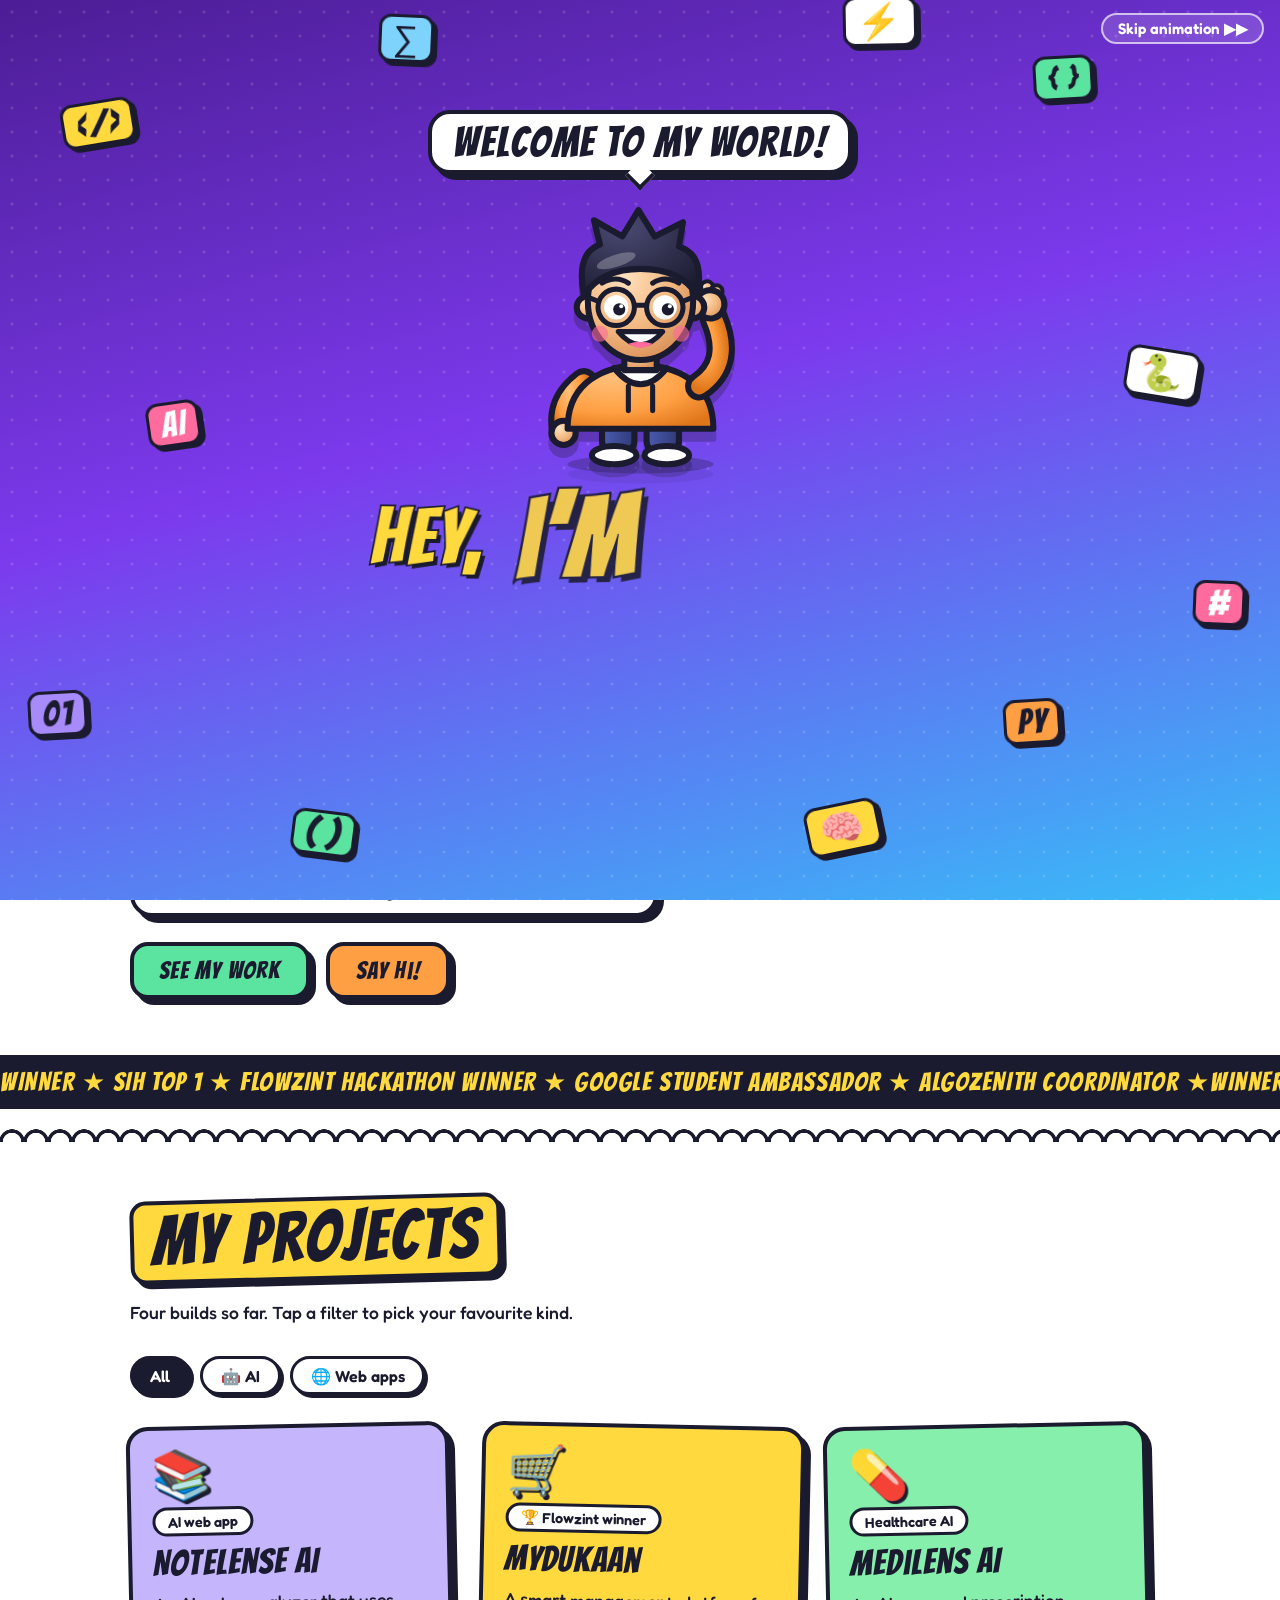
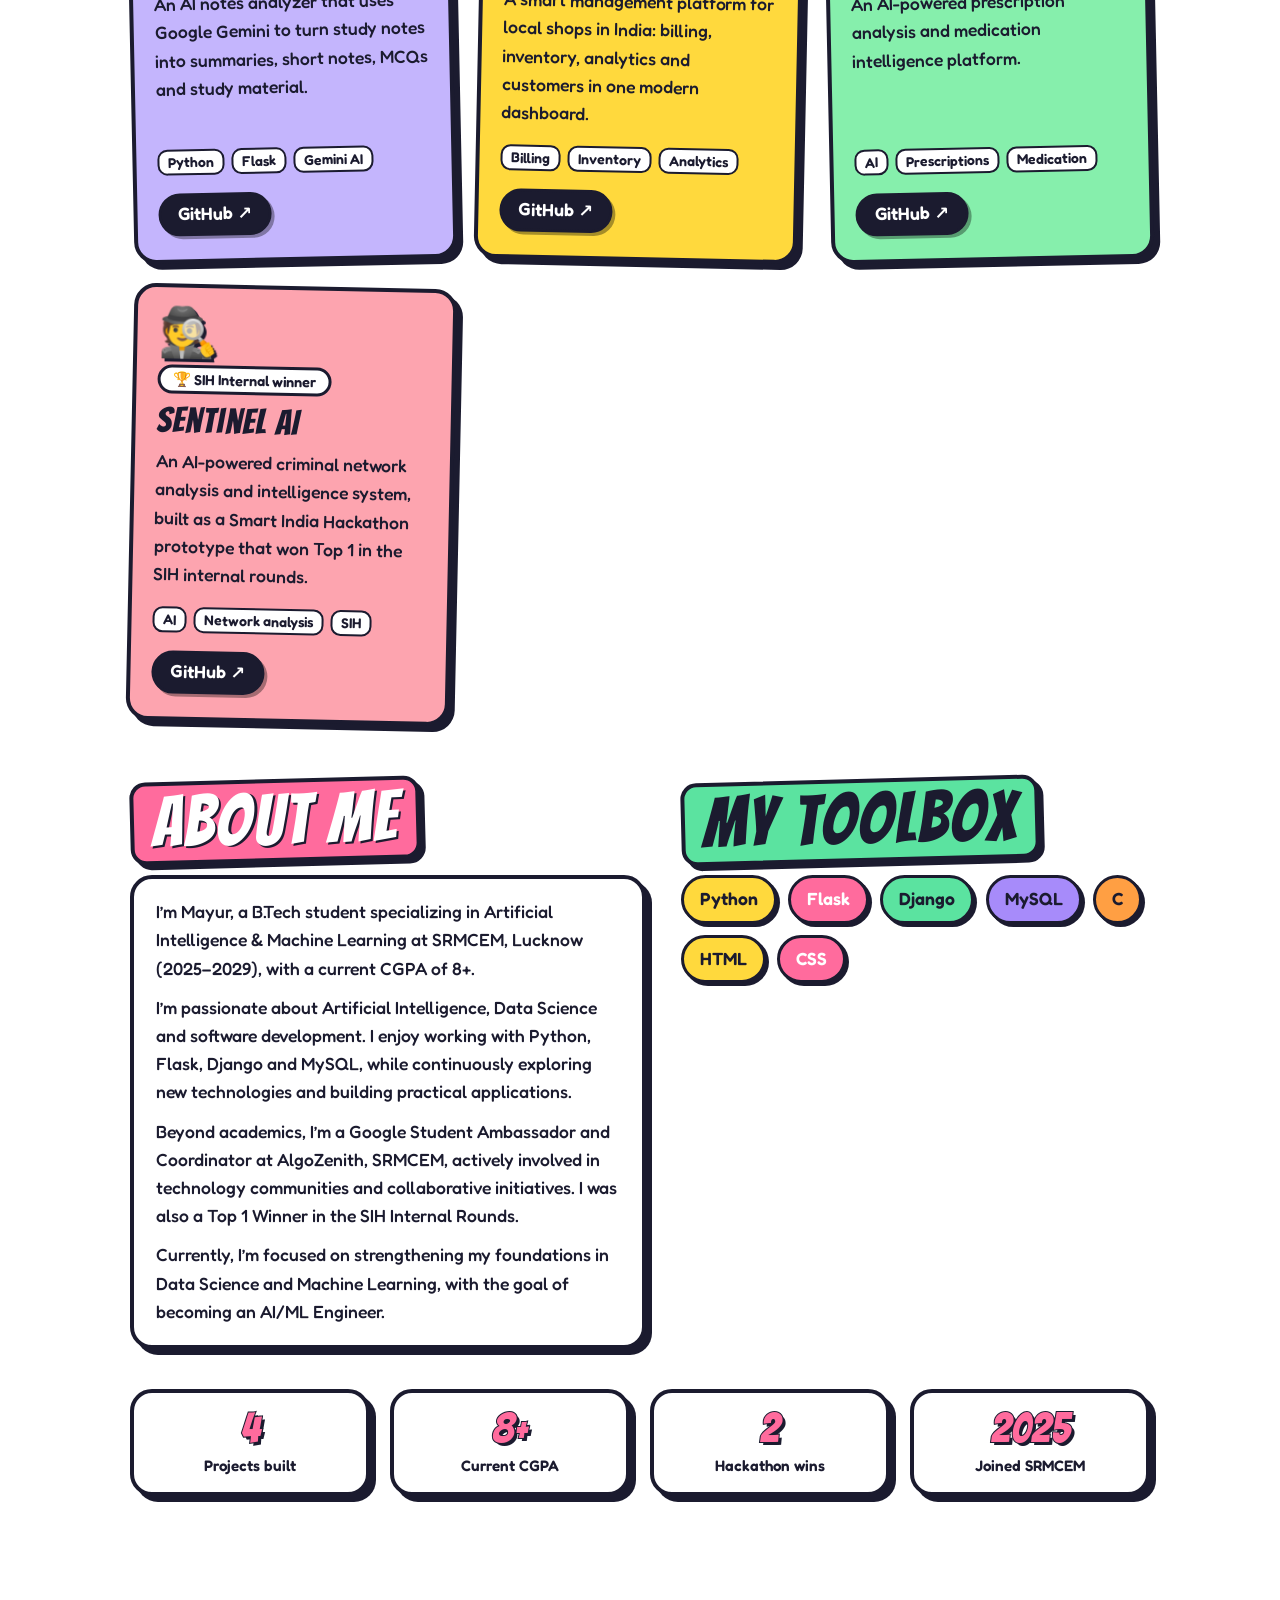
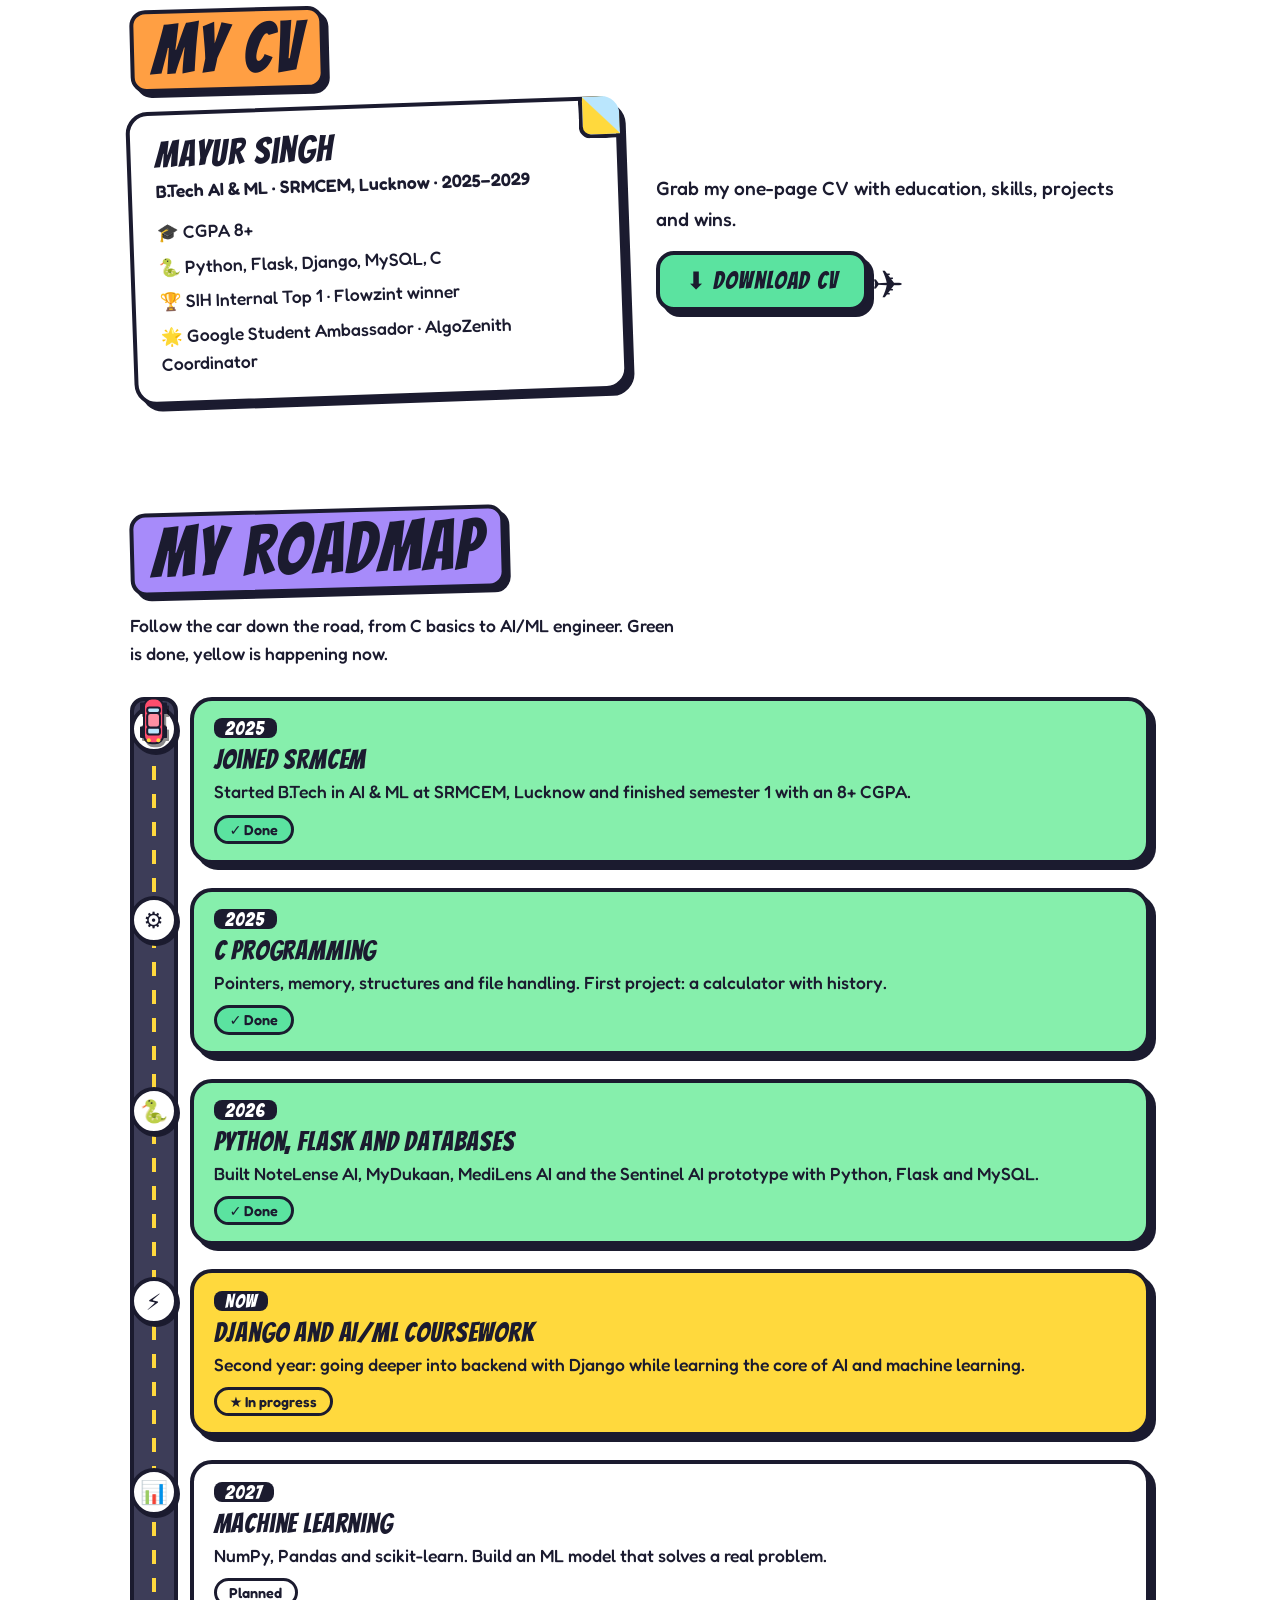
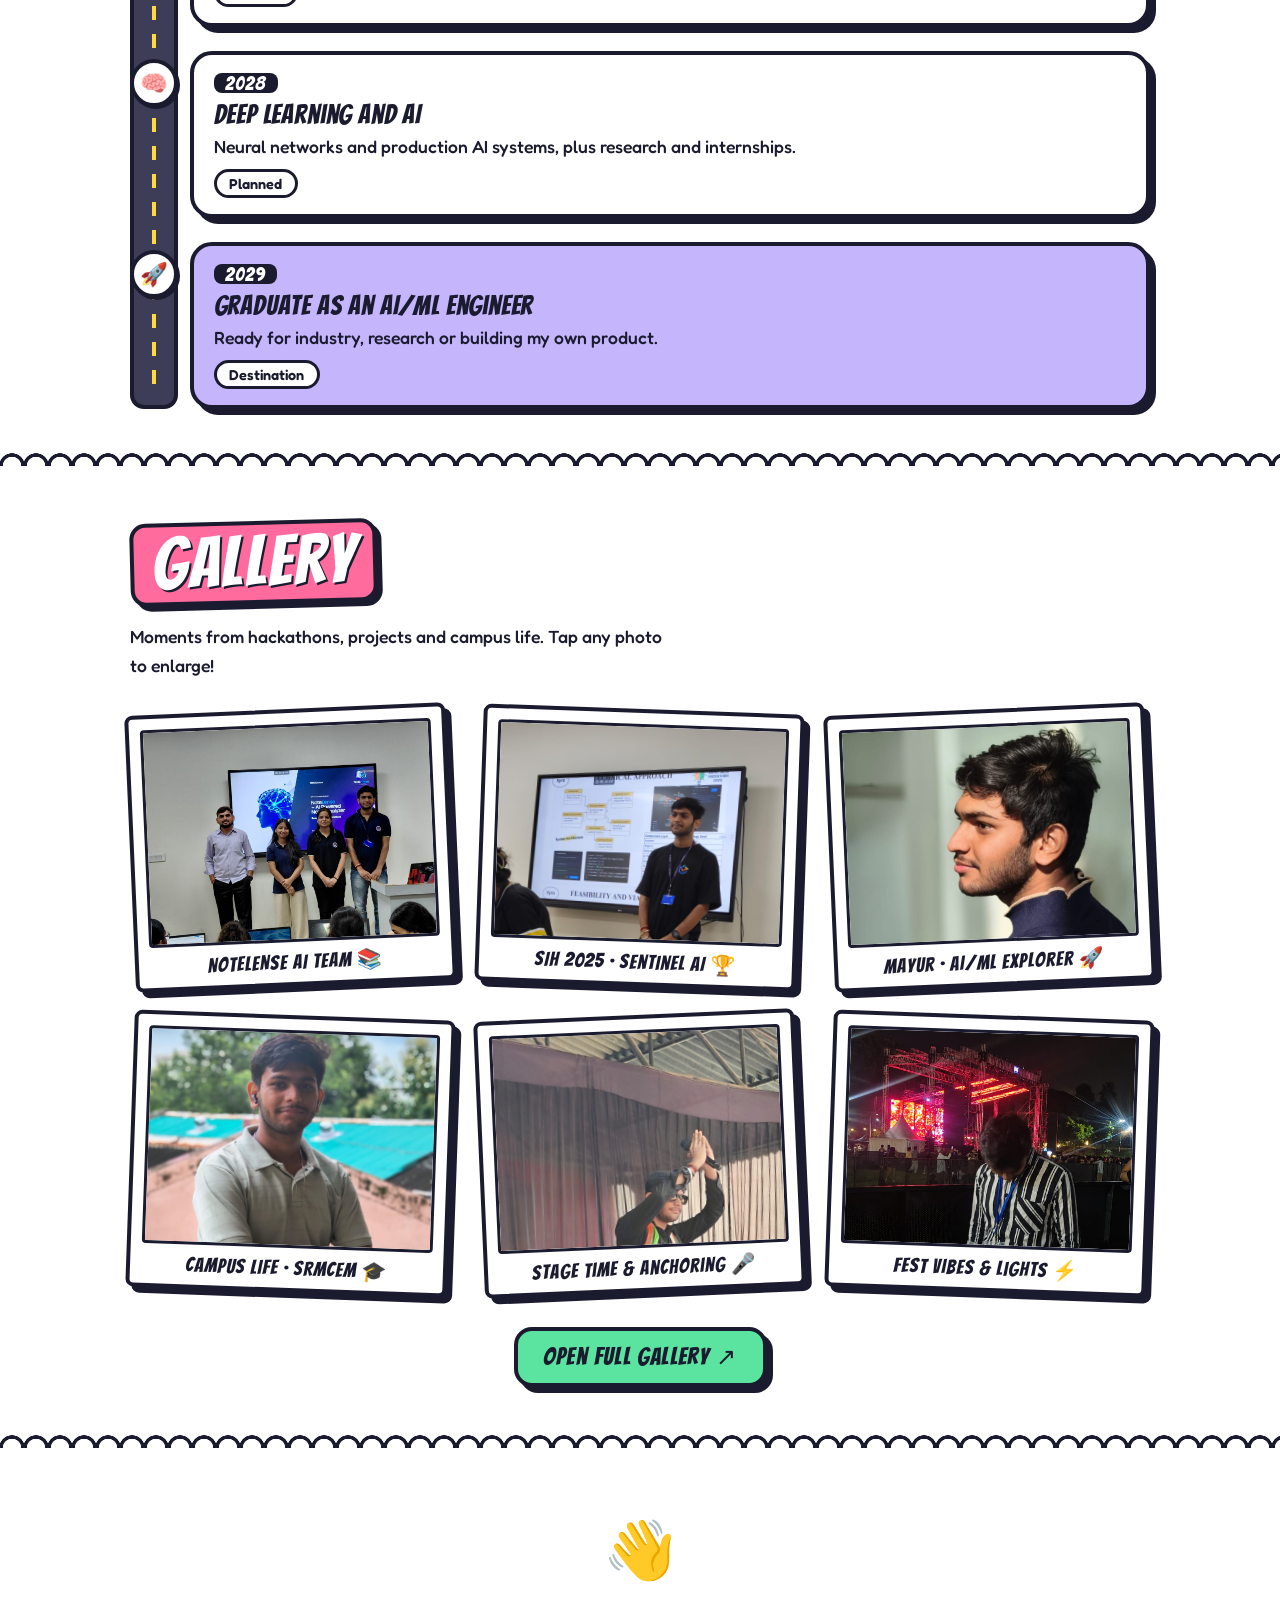
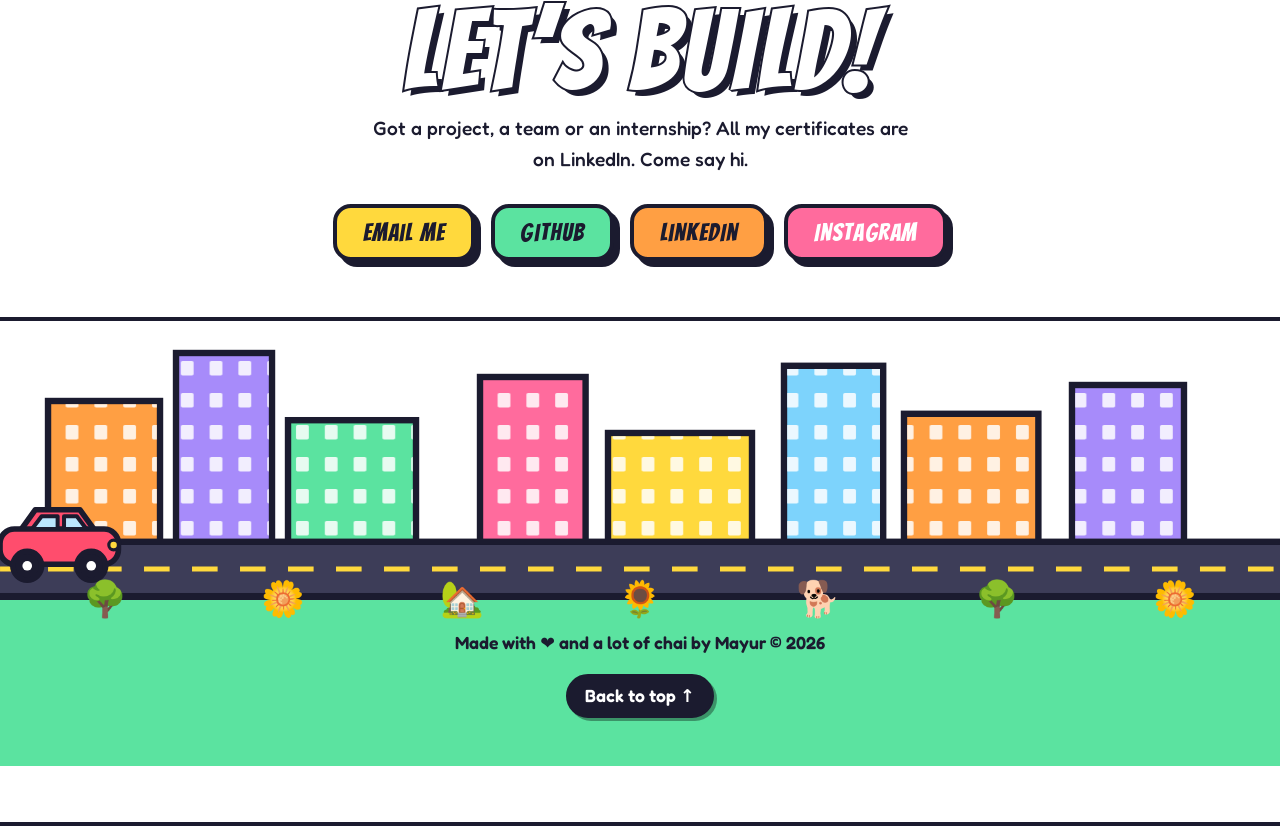
==== commit 40613ab8: "chore: update main page title to 'Mayur Singh'" ====
--- a/index.html
+++ b/index.html
@@ -3,7 +3,7 @@
 <head>
 <meta charset="utf-8">
 <meta name="viewport" content="width=device-width, initial-scale=1, viewport-fit=cover">
-<meta name="description" content="Mayur, AI/ML B.Tech student at SRMCEM Lucknow. Projects, roadmap and gallery."><title>Mayur — Cartoon Portfolio</title>
+<meta name="description" content="Mayur, AI/ML B.Tech student at SRMCEM Lucknow. Projects, roadmap and gallery."><title>Mayur Singh</title>
 <link rel="stylesheet" href="https://fonts.googleapis.com/css2?family=Bangers&family=Fredoka:wght@400;500;600&display=swap">
 <link rel="stylesheet" href="css/style.css">
 </head>
